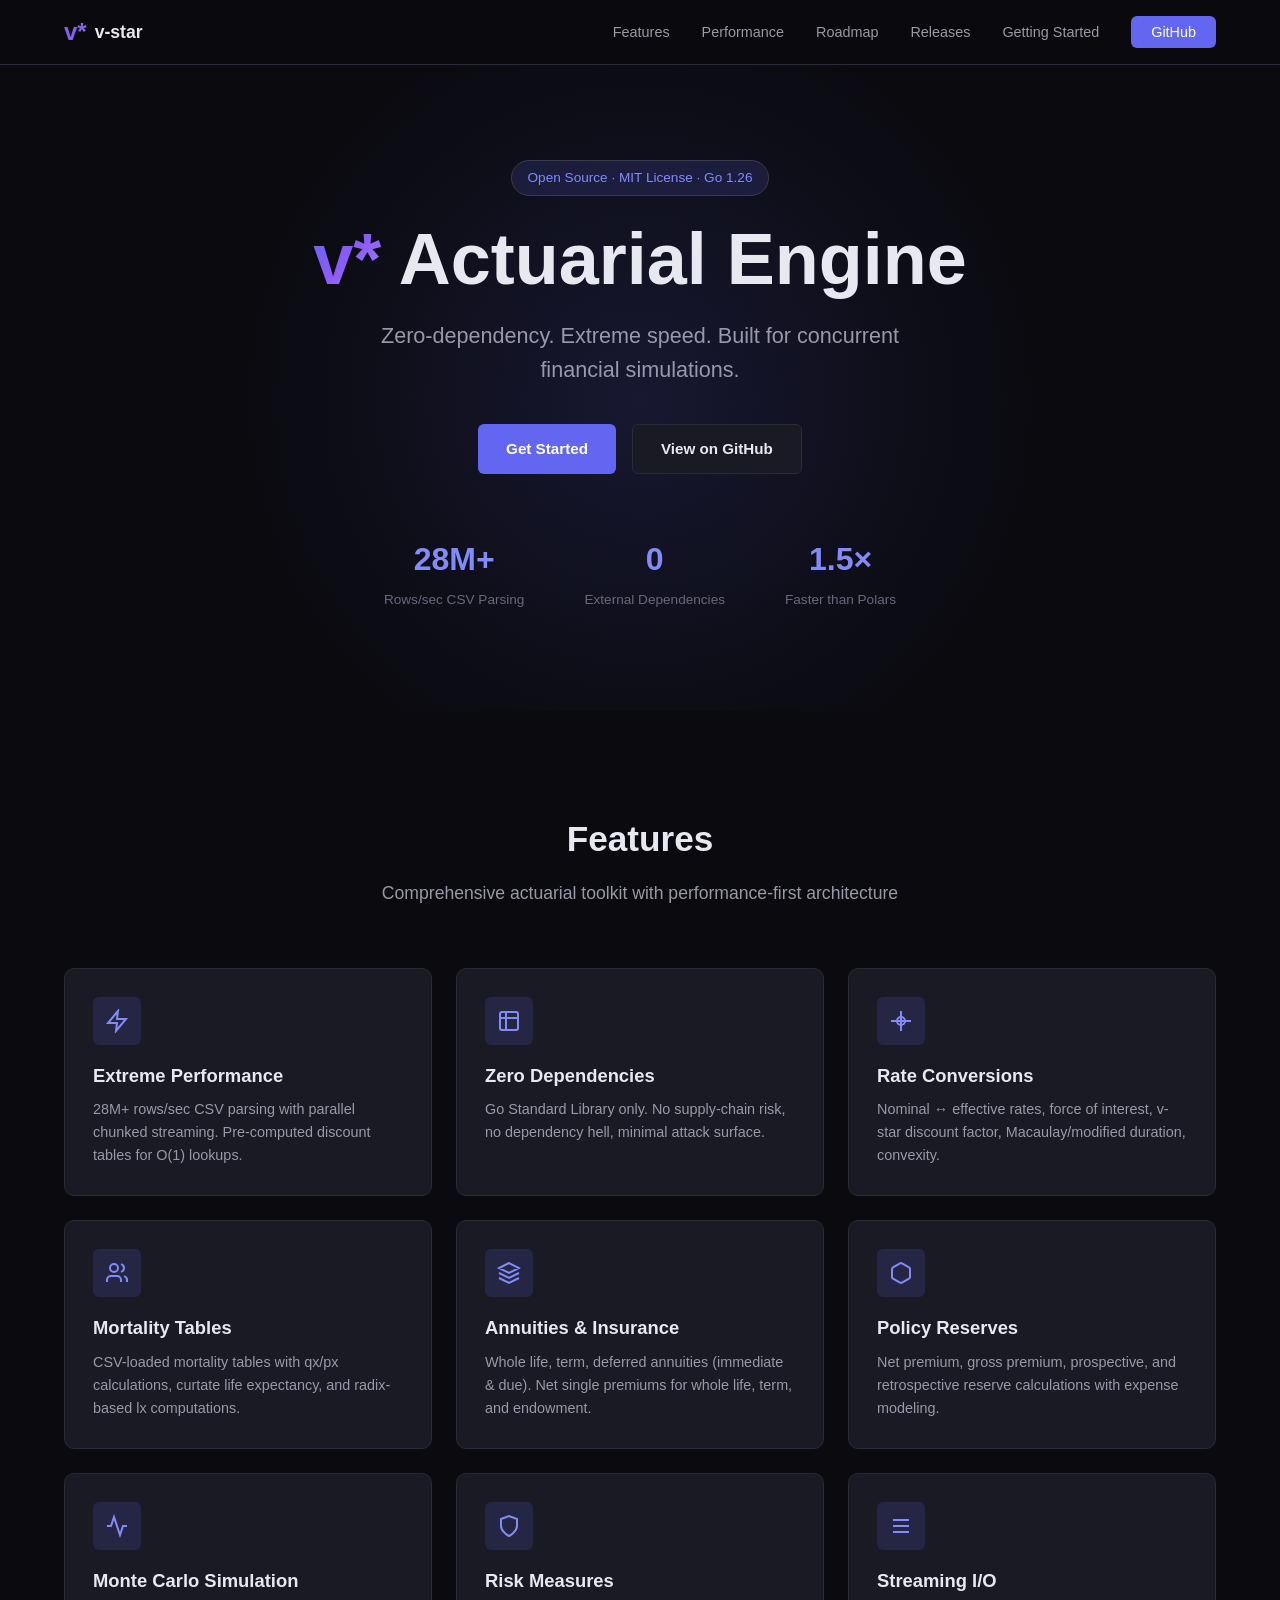
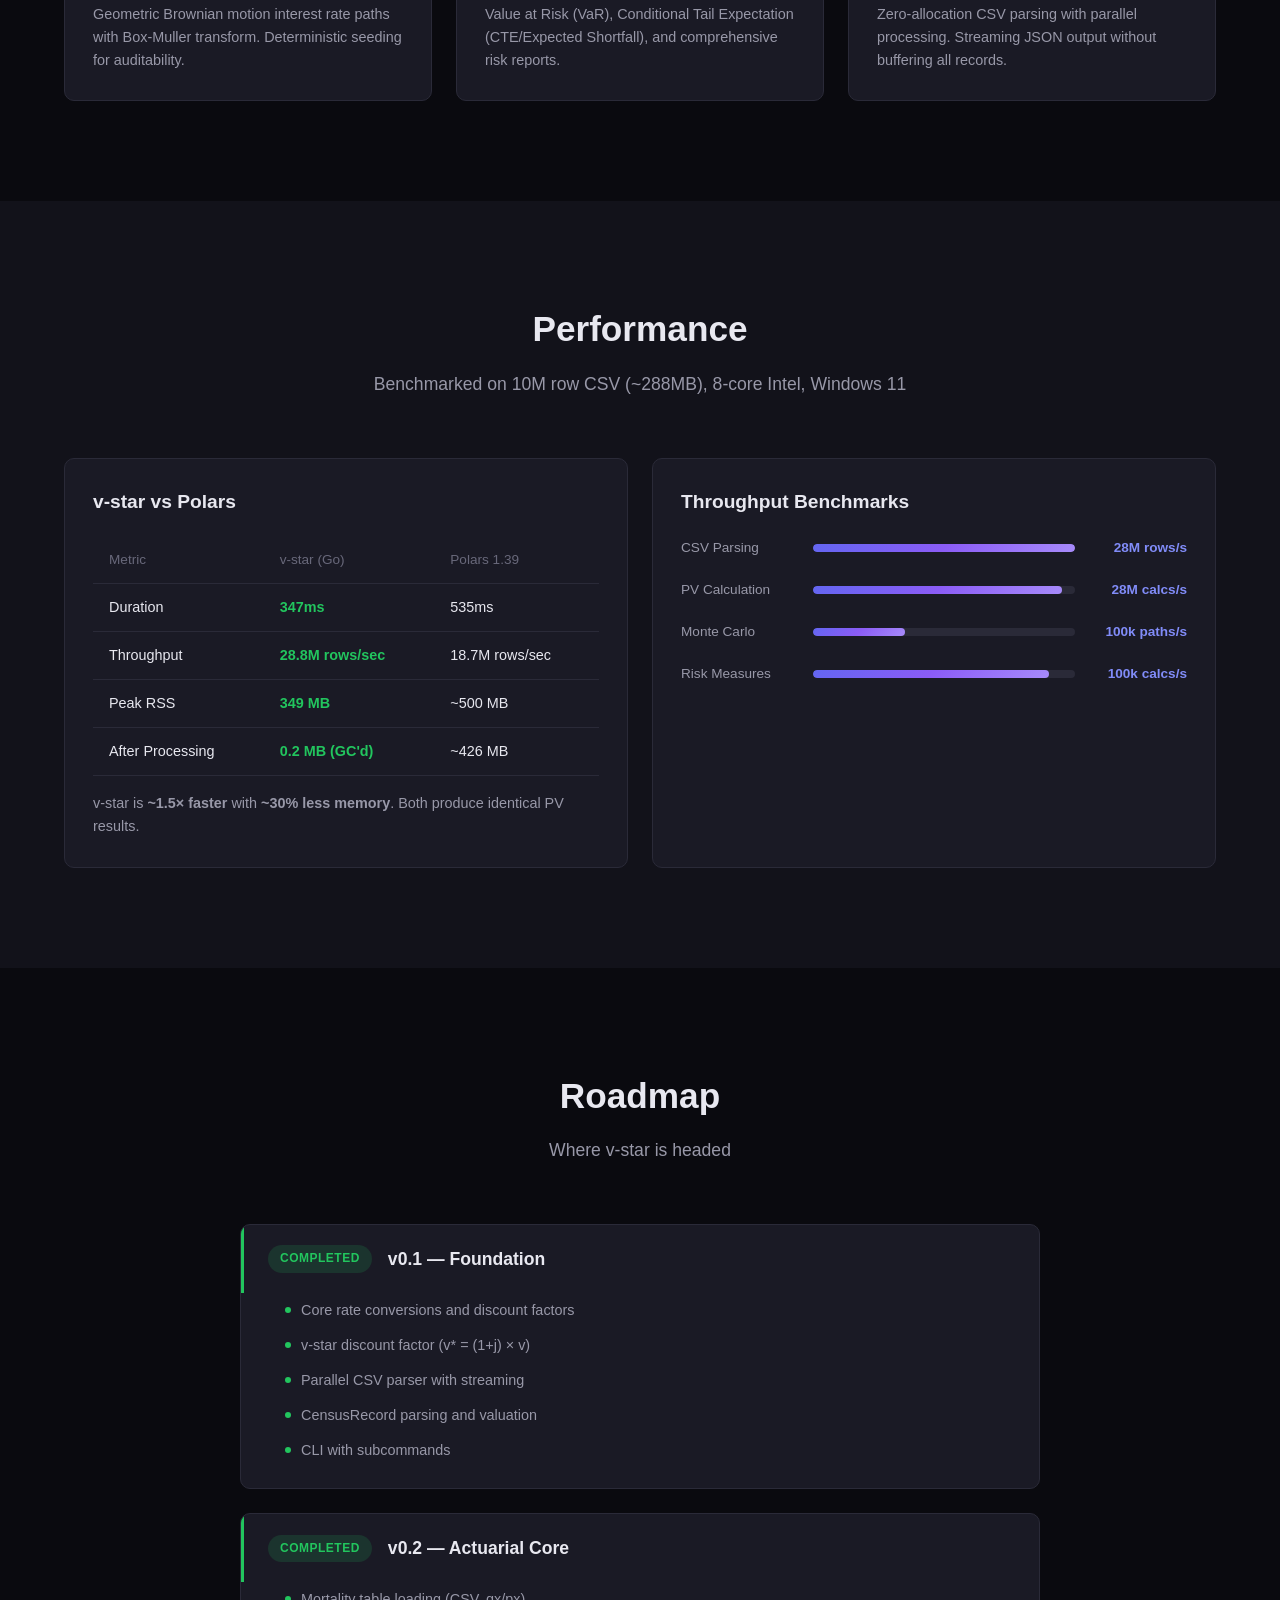
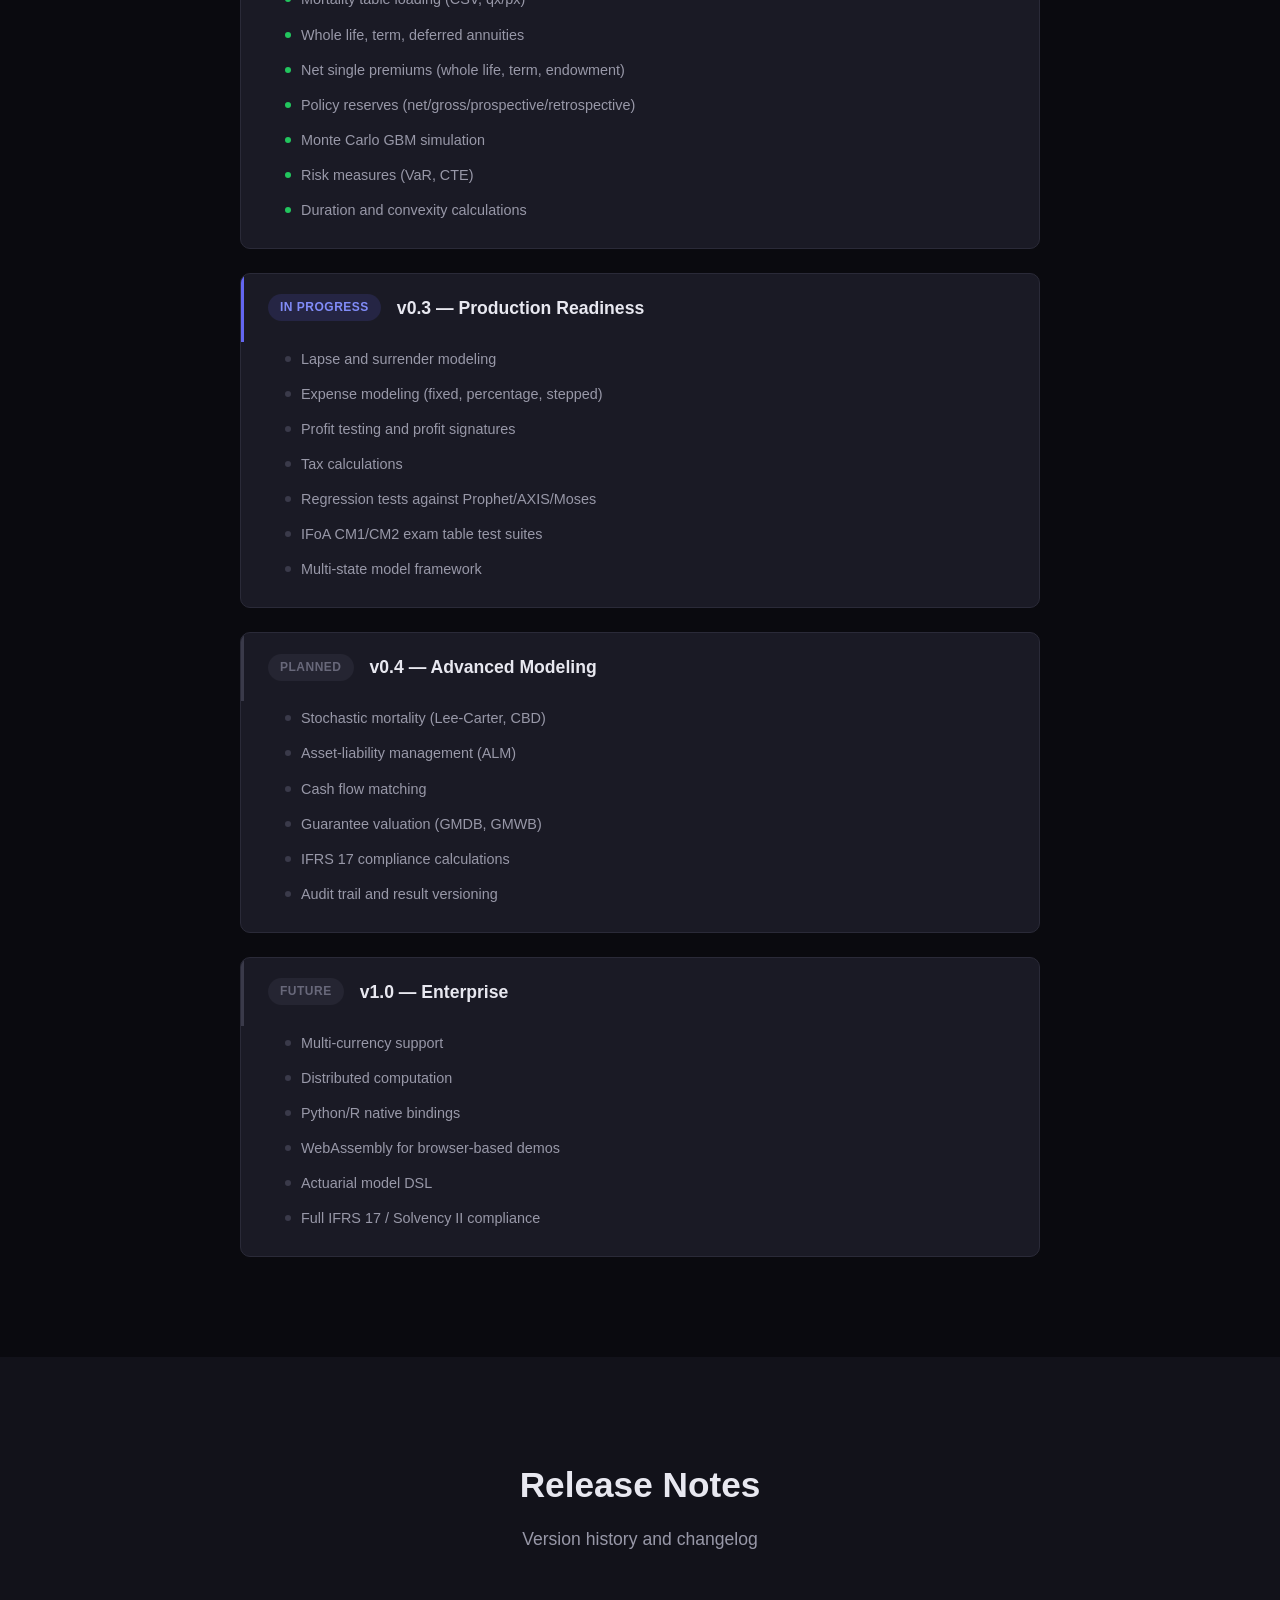
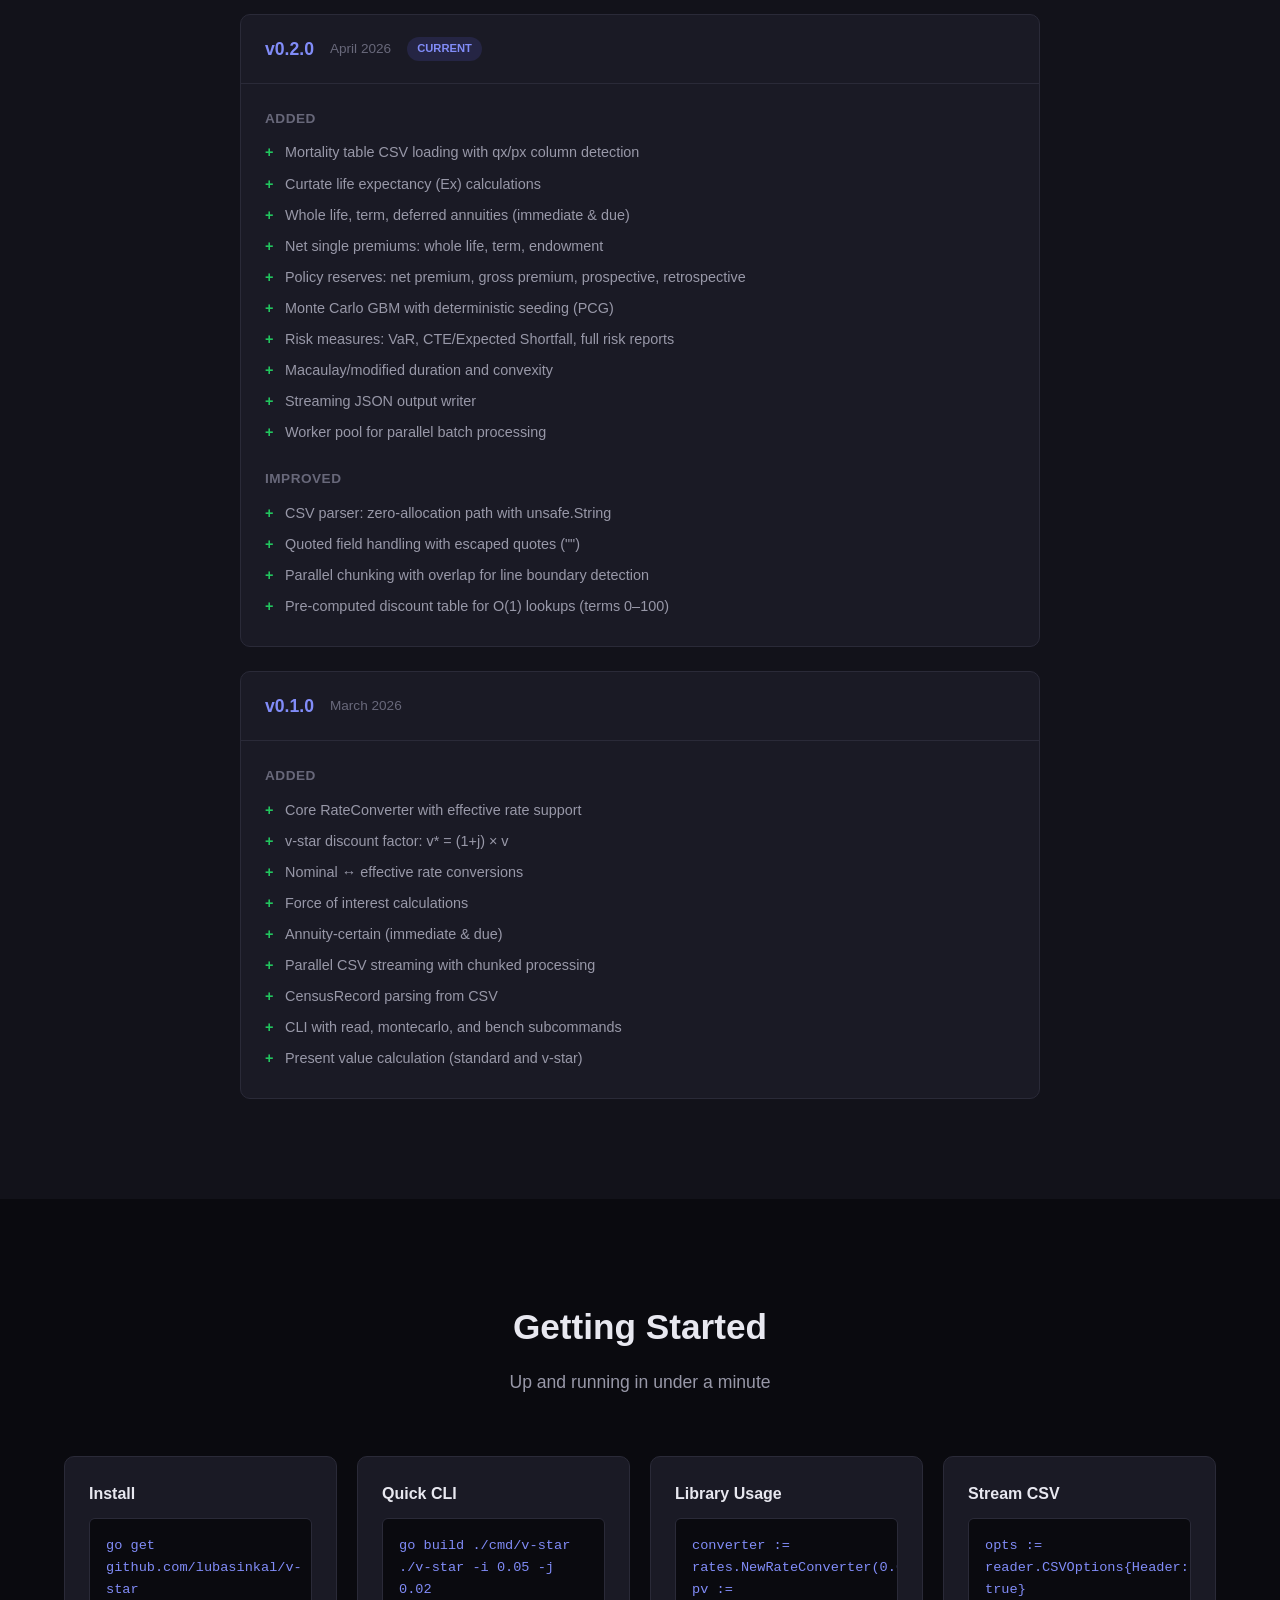
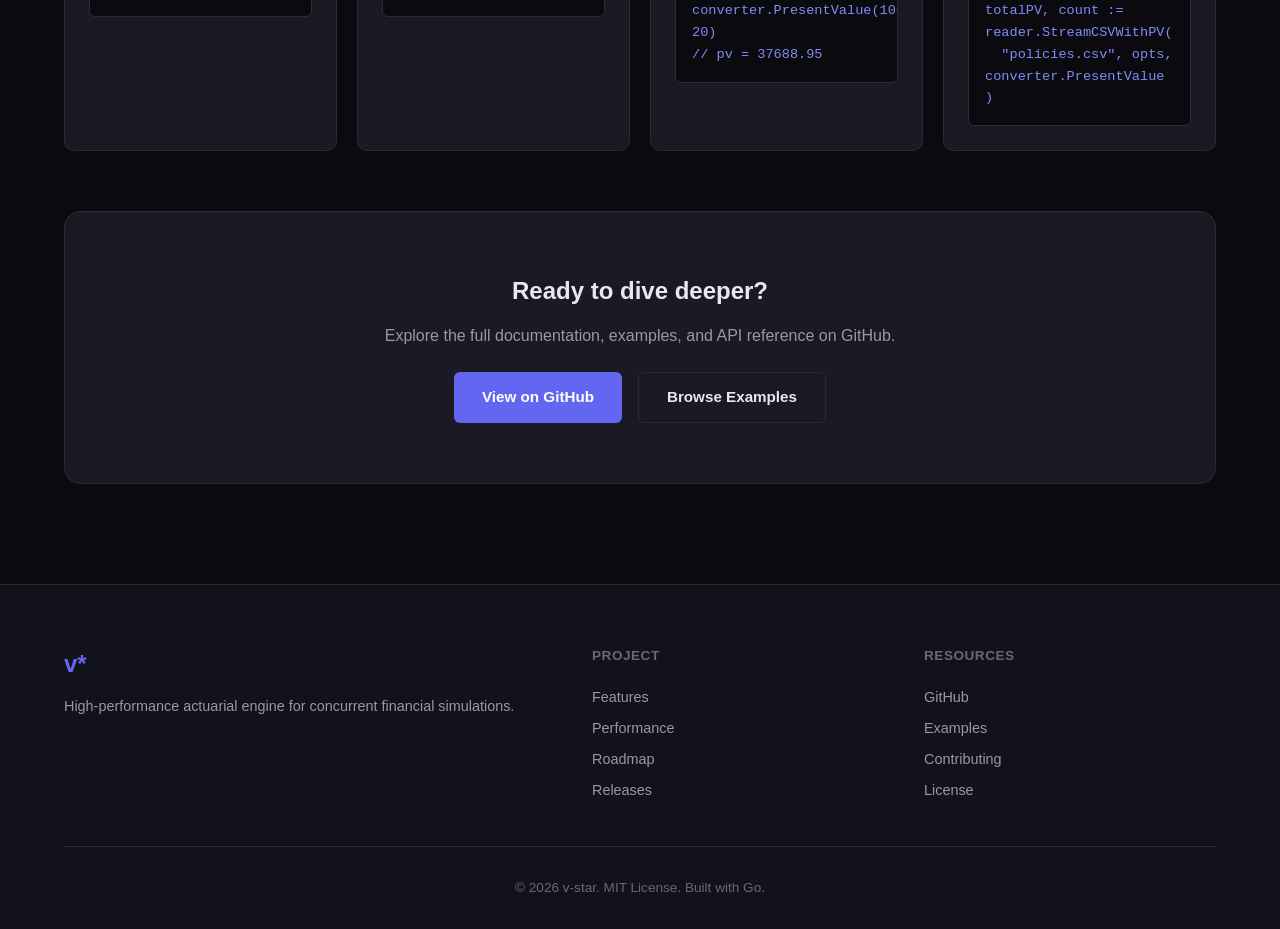
==== docs/index.html @ 4e6d2df4 "add cloudflare pages site" ====
<!DOCTYPE html>
<html lang="en">
<head>
    <meta charset="UTF-8">
    <meta name="viewport" content="width=device-width, initial-scale=1.0">
    <title>v-star — High-Performance Actuarial Engine</title>
    <meta name="description" content="A zero-dependency, high-performance actuarial engine for concurrent financial simulations built in Go.">
    <link rel="stylesheet" href="assets/styles.css">
</head>
<body>
    <nav class="navbar">
        <div class="container nav-container">
            <a href="#" class="nav-brand">
                <span class="brand-symbol">v*</span>
                <span class="brand-name">v-star</span>
            </a>
            <button class="nav-toggle" aria-label="Toggle navigation">
                <span></span><span></span><span></span>
            </button>
            <ul class="nav-links">
                <li><a href="#features">Features</a></li>
                <li><a href="#performance">Performance</a></li>
                <li><a href="#roadmap">Roadmap</a></li>
                <li><a href="#releases">Releases</a></li>
                <li><a href="#getting-started">Getting Started</a></li>
                <li><a href="https://github.com/lubasinkal/v-star" class="nav-cta" target="_blank">GitHub</a></li>
            </ul>
        </div>
    </nav>

    <header class="hero">
        <div class="container hero-content">
            <div class="hero-badge">Open Source · MIT License · Go 1.26</div>
            <h1>
                <span class="hero-symbol">v*</span>
                <span class="hero-title">Actuarial Engine</span>
            </h1>
            <p class="hero-subtitle">
                Zero-dependency. Extreme speed. Built for concurrent financial simulations.
            </p>
            <div class="hero-actions">
                <a href="#getting-started" class="btn btn-primary">Get Started</a>
                <a href="https://github.com/lubasinkal/v-star" class="btn btn-secondary" target="_blank">View on GitHub</a>
            </div>
            <div class="hero-stats">
                <div class="stat">
                    <span class="stat-value">28M+</span>
                    <span class="stat-label">Rows/sec CSV Parsing</span>
                </div>
                <div class="stat">
                    <span class="stat-value">0</span>
                    <span class="stat-label">External Dependencies</span>
                </div>
                <div class="stat">
                    <span class="stat-value">1.5×</span>
                    <span class="stat-label">Faster than Polars</span>
                </div>
            </div>
        </div>
        <div class="hero-bg"></div>
    </header>

    <section id="features" class="section">
        <div class="container">
            <div class="section-header">
                <h2>Features</h2>
                <p>Comprehensive actuarial toolkit with performance-first architecture</p>
            </div>
            <div class="features-grid">
                <div class="feature-card">
                    <div class="feature-icon">
                        <svg viewBox="0 0 24 24" fill="none" stroke="currentColor" stroke-width="2"><path d="M13 2L3 14h9l-1 8 10-12h-9l1-8z"/></svg>
                    </div>
                    <h3>Extreme Performance</h3>
                    <p>28M+ rows/sec CSV parsing with parallel chunked streaming. Pre-computed discount tables for O(1) lookups.</p>
                </div>
                <div class="feature-card">
                    <div class="feature-icon">
                        <svg viewBox="0 0 24 24" fill="none" stroke="currentColor" stroke-width="2"><rect x="3" y="3" width="18" height="18" rx="2"/><path d="M3 9h18M9 3v18"/></svg>
                    </div>
                    <h3>Zero Dependencies</h3>
                    <p>Go Standard Library only. No supply-chain risk, no dependency hell, minimal attack surface.</p>
                </div>
                <div class="feature-card">
                    <div class="feature-icon">
                        <svg viewBox="0 0 24 24" fill="none" stroke="currentColor" stroke-width="2"><path d="M12 2v20M2 12h20"/><circle cx="12" cy="12" r="4"/></svg>
                    </div>
                    <h3>Rate Conversions</h3>
                    <p>Nominal ↔ effective rates, force of interest, v-star discount factor, Macaulay/modified duration, convexity.</p>
                </div>
                <div class="feature-card">
                    <div class="feature-icon">
                        <svg viewBox="0 0 24 24" fill="none" stroke="currentColor" stroke-width="2"><path d="M16 21v-2a4 4 0 00-4-4H6a4 4 0 00-4 4v2"/><circle cx="9" cy="7" r="4"/><path d="M22 21v-2a4 4 0 00-3-3.87M16 3.13a4 4 0 010 7.75"/></svg>
                    </div>
                    <h3>Mortality Tables</h3>
                    <p>CSV-loaded mortality tables with qx/px calculations, curtate life expectancy, and radix-based lx computations.</p>
                </div>
                <div class="feature-card">
                    <div class="feature-icon">
                        <svg viewBox="0 0 24 24" fill="none" stroke="currentColor" stroke-width="2"><path d="M12 2L2 7l10 5 10-5-10-5zM2 17l10 5 10-5M2 12l10 5 10-5"/></svg>
                    </div>
                    <h3>Annuities & Insurance</h3>
                    <p>Whole life, term, deferred annuities (immediate & due). Net single premiums for whole life, term, and endowment.</p>
                </div>
                <div class="feature-card">
                    <div class="feature-icon">
                        <svg viewBox="0 0 24 24" fill="none" stroke="currentColor" stroke-width="2"><path d="M21 16V8a2 2 0 00-1-1.73l-7-4a2 2 0 00-2 0l-7 4A2 2 0 003 8v8a2 2 0 001 1.73l7 4a2 2 0 002 0l7-4A2 2 0 0021 16z"/></svg>
                    </div>
                    <h3>Policy Reserves</h3>
                    <p>Net premium, gross premium, prospective, and retrospective reserve calculations with expense modeling.</p>
                </div>
                <div class="feature-card">
                    <div class="feature-icon">
                        <svg viewBox="0 0 24 24" fill="none" stroke="currentColor" stroke-width="2"><path d="M22 12h-4l-3 9L9 3l-3 9H2"/></svg>
                    </div>
                    <h3>Monte Carlo Simulation</h3>
                    <p>Geometric Brownian motion interest rate paths with Box-Muller transform. Deterministic seeding for auditability.</p>
                </div>
                <div class="feature-card">
                    <div class="feature-icon">
                        <svg viewBox="0 0 24 24" fill="none" stroke="currentColor" stroke-width="2"><path d="M12 22s8-4 8-10V5l-8-3-8 3v7c0 6 8 10 8 10z"/></svg>
                    </div>
                    <h3>Risk Measures</h3>
                    <p>Value at Risk (VaR), Conditional Tail Expectation (CTE/Expected Shortfall), and comprehensive risk reports.</p>
                </div>
                <div class="feature-card">
                    <div class="feature-icon">
                        <svg viewBox="0 0 24 24" fill="none" stroke="currentColor" stroke-width="2"><path d="M4 6h16M4 12h16M4 18h16"/></svg>
                    </div>
                    <h3>Streaming I/O</h3>
                    <p>Zero-allocation CSV parsing with parallel processing. Streaming JSON output without buffering all records.</p>
                </div>
            </div>
        </div>
    </section>

    <section id="performance" class="section section-alt">
        <div class="container">
            <div class="section-header">
                <h2>Performance</h2>
                <p>Benchmarked on 10M row CSV (~288MB), 8-core Intel, Windows 11</p>
            </div>
            <div class="perf-grid">
                <div class="perf-card">
                    <h3>v-star vs Polars</h3>
                    <table class="perf-table">
                        <thead>
                            <tr>
                                <th>Metric</th>
                                <th>v-star (Go)</th>
                                <th>Polars 1.39</th>
                            </tr>
                        </thead>
                        <tbody>
                            <tr>
                                <td>Duration</td>
                                <td class="highlight">347ms</td>
                                <td>535ms</td>
                            </tr>
                            <tr>
                                <td>Throughput</td>
                                <td class="highlight">28.8M rows/sec</td>
                                <td>18.7M rows/sec</td>
                            </tr>
                            <tr>
                                <td>Peak RSS</td>
                                <td class="highlight">349 MB</td>
                                <td>~500 MB</td>
                            </tr>
                            <tr>
                                <td>After Processing</td>
                                <td class="highlight">0.2 MB (GC'd)</td>
                                <td>~426 MB</td>
                            </tr>
                        </tbody>
                    </table>
                    <p class="perf-note">v-star is <strong>~1.5× faster</strong> with <strong>~30% less memory</strong>. Both produce identical PV results.</p>
                </div>
                <div class="perf-card">
                    <h3>Throughput Benchmarks</h3>
                    <div class="benchmark-bars">
                        <div class="benchmark-item">
                            <span class="benchmark-label">CSV Parsing</span>
                            <div class="benchmark-bar">
                                <div class="benchmark-fill" style="width: 100%"></div>
                            </div>
                            <span class="benchmark-value">28M rows/s</span>
                        </div>
                        <div class="benchmark-item">
                            <span class="benchmark-label">PV Calculation</span>
                            <div class="benchmark-bar">
                                <div class="benchmark-fill" style="width: 95%"></div>
                            </div>
                            <span class="benchmark-value">28M calcs/s</span>
                        </div>
                        <div class="benchmark-item">
                            <span class="benchmark-label">Monte Carlo</span>
                            <div class="benchmark-bar">
                                <div class="benchmark-fill" style="width: 35%"></div>
                            </div>
                            <span class="benchmark-value">100k paths/s</span>
                        </div>
                        <div class="benchmark-item">
                            <span class="benchmark-label">Risk Measures</span>
                            <div class="benchmark-bar">
                                <div class="benchmark-fill" style="width: 90%"></div>
                            </div>
                            <span class="benchmark-value">100k calcs/s</span>
                        </div>
                    </div>
                </div>
            </div>
        </div>
    </section>

    <section id="roadmap" class="section">
        <div class="container">
            <div class="section-header">
                <h2>Roadmap</h2>
                <p>Where v-star is headed</p>
            </div>
            <div class="roadmap">
                <div class="roadmap-phase">
                    <div class="phase-header phase-completed">
                        <span class="phase-badge">Completed</span>
                        <h3>v0.1 — Foundation</h3>
                    </div>
                    <ul class="phase-items">
                        <li>Core rate conversions and discount factors</li>
                        <li>v-star discount factor (v* = (1+j) × v)</li>
                        <li>Parallel CSV parser with streaming</li>
                        <li>CensusRecord parsing and valuation</li>
                        <li>CLI with subcommands</li>
                    </ul>
                </div>
                <div class="roadmap-phase">
                    <div class="phase-header phase-completed">
                        <span class="phase-badge">Completed</span>
                        <h3>v0.2 — Actuarial Core</h3>
                    </div>
                    <ul class="phase-items">
                        <li>Mortality table loading (CSV, qx/px)</li>
                        <li>Whole life, term, deferred annuities</li>
                        <li>Net single premiums (whole life, term, endowment)</li>
                        <li>Policy reserves (net/gross/prospective/retrospective)</li>
                        <li>Monte Carlo GBM simulation</li>
                        <li>Risk measures (VaR, CTE)</li>
                        <li>Duration and convexity calculations</li>
                    </ul>
                </div>
                <div class="roadmap-phase">
                    <div class="phase-header phase-current">
                        <span class="phase-badge">In Progress</span>
                        <h3>v0.3 — Production Readiness</h3>
                    </div>
                    <ul class="phase-items">
                        <li>Lapse and surrender modeling</li>
                        <li>Expense modeling (fixed, percentage, stepped)</li>
                        <li>Profit testing and profit signatures</li>
                        <li>Tax calculations</li>
                        <li>Regression tests against Prophet/AXIS/Moses</li>
                        <li>IFoA CM1/CM2 exam table test suites</li>
                        <li>Multi-state model framework</li>
                    </ul>
                </div>
                <div class="roadmap-phase">
                    <div class="phase-header phase-planned">
                        <span class="phase-badge">Planned</span>
                        <h3>v0.4 — Advanced Modeling</h3>
                    </div>
                    <ul class="phase-items">
                        <li>Stochastic mortality (Lee-Carter, CBD)</li>
                        <li>Asset-liability management (ALM)</li>
                        <li>Cash flow matching</li>
                        <li>Guarantee valuation (GMDB, GMWB)</li>
                        <li>IFRS 17 compliance calculations</li>
                        <li>Audit trail and result versioning</li>
                    </ul>
                </div>
                <div class="roadmap-phase">
                    <div class="phase-header phase-planned">
                        <span class="phase-badge">Future</span>
                        <h3>v1.0 — Enterprise</h3>
                    </div>
                    <ul class="phase-items">
                        <li>Multi-currency support</li>
                        <li>Distributed computation</li>
                        <li>Python/R native bindings</li>
                        <li>WebAssembly for browser-based demos</li>
                        <li>Actuarial model DSL</li>
                        <li>Full IFRS 17 / Solvency II compliance</li>
                    </ul>
                </div>
            </div>
        </div>
    </section>

    <section id="releases" class="section section-alt">
        <div class="container">
            <div class="section-header">
                <h2>Release Notes</h2>
                <p>Version history and changelog</p>
            </div>
            <div class="releases">
                <div class="release">
                    <div class="release-header">
                        <span class="release-version">v0.2.0</span>
                        <span class="release-date">April 2026</span>
                        <span class="release-tag release-current">Current</span>
                    </div>
                    <div class="release-body">
                        <div class="release-section">
                            <h4>Added</h4>
                            <ul>
                                <li>Mortality table CSV loading with qx/px column detection</li>
                                <li>Curtate life expectancy (Ex) calculations</li>
                                <li>Whole life, term, deferred annuities (immediate & due)</li>
                                <li>Net single premiums: whole life, term, endowment</li>
                                <li>Policy reserves: net premium, gross premium, prospective, retrospective</li>
                                <li>Monte Carlo GBM with deterministic seeding (PCG)</li>
                                <li>Risk measures: VaR, CTE/Expected Shortfall, full risk reports</li>
                                <li>Macaulay/modified duration and convexity</li>
                                <li>Streaming JSON output writer</li>
                                <li>Worker pool for parallel batch processing</li>
                            </ul>
                        </div>
                        <div class="release-section">
                            <h4>Improved</h4>
                            <ul>
                                <li>CSV parser: zero-allocation path with unsafe.String</li>
                                <li>Quoted field handling with escaped quotes ("")</li>
                                <li>Parallel chunking with overlap for line boundary detection</li>
                                <li>Pre-computed discount table for O(1) lookups (terms 0–100)</li>
                            </ul>
                        </div>
                    </div>
                </div>
                <div class="release">
                    <div class="release-header">
                        <span class="release-version">v0.1.0</span>
                        <span class="release-date">March 2026</span>
                    </div>
                    <div class="release-body">
                        <div class="release-section">
                            <h4>Added</h4>
                            <ul>
                                <li>Core RateConverter with effective rate support</li>
                                <li>v-star discount factor: v* = (1+j) × v</li>
                                <li>Nominal ↔ effective rate conversions</li>
                                <li>Force of interest calculations</li>
                                <li>Annuity-certain (immediate & due)</li>
                                <li>Parallel CSV streaming with chunked processing</li>
                                <li>CensusRecord parsing from CSV</li>
                                <li>CLI with read, montecarlo, and bench subcommands</li>
                                <li>Present value calculation (standard and v-star)</li>
                            </ul>
                        </div>
                    </div>
                </div>
            </div>
        </div>
    </section>

    <section id="getting-started" class="section">
        <div class="container">
            <div class="section-header">
                <h2>Getting Started</h2>
                <p>Up and running in under a minute</p>
            </div>
            <div class="getting-started-grid">
                <div class="gs-card">
                    <h3>Install</h3>
                    <div class="code-block">
                        <code>go get github.com/lubasinkal/v-star</code>
                    </div>
                </div>
                <div class="gs-card">
                    <h3>Quick CLI</h3>
                    <div class="code-block">
                        <code>go build ./cmd/v-star<br>./v-star -i 0.05 -j 0.02</code>
                    </div>
                </div>
                <div class="gs-card">
                    <h3>Library Usage</h3>
                    <div class="code-block">
                        <code>converter := rates.NewRateConverter(0.05)<br>pv := converter.PresentValue(100000, 20)<br>// pv = 37688.95</code>
                    </div>
                </div>
                <div class="gs-card">
                    <h3>Stream CSV</h3>
                    <div class="code-block">
                        <code>opts := reader.CSVOptions{Header: true}<br>totalPV, count := reader.StreamCSVWithPV(<br>&nbsp;&nbsp;"policies.csv", opts, converter.PresentValue<br>)</code>
                    </div>
                </div>
            </div>
            <div class="cta-section">
                <h3>Ready to dive deeper?</h3>
                <p>Explore the full documentation, examples, and API reference on GitHub.</p>
                <div class="cta-actions">
                    <a href="https://github.com/lubasinkal/v-star" class="btn btn-primary" target="_blank">View on GitHub</a>
                    <a href="https://github.com/lubasinkal/v-star/tree/main/examples" class="btn btn-secondary" target="_blank">Browse Examples</a>
                </div>
            </div>
        </div>
    </section>

    <footer class="footer">
        <div class="container">
            <div class="footer-content">
                <div class="footer-brand">
                    <span class="brand-symbol">v*</span>
                    <p>High-performance actuarial engine for concurrent financial simulations.</p>
                </div>
                <div class="footer-links">
                    <div class="footer-col">
                        <h4>Project</h4>
                        <a href="#features">Features</a>
                        <a href="#performance">Performance</a>
                        <a href="#roadmap">Roadmap</a>
                        <a href="#releases">Releases</a>
                    </div>
                    <div class="footer-col">
                        <h4>Resources</h4>
                        <a href="https://github.com/lubasinkal/v-star" target="_blank">GitHub</a>
                        <a href="https://github.com/lubasinkal/v-star/tree/main/examples" target="_blank">Examples</a>
                        <a href="https://github.com/lubasinkal/v-star/blob/main/CONTRIBUTING.md" target="_blank">Contributing</a>
                        <a href="https://github.com/lubasinkal/v-star/blob/main/LICENSE" target="_blank">License</a>
                    </div>
                </div>
            </div>
            <div class="footer-bottom">
                <p>&copy; 2026 v-star. MIT License. Built with Go.</p>
            </div>
        </div>
    </footer>

    <script src="assets/main.js"></script>
</body>
</html>
---- docs/assets/styles.css ----
:root {
    --bg-primary: #0a0a0f;
    --bg-secondary: #12121a;
    --bg-card: #1a1a25;
    --bg-card-hover: #22222f;
    --text-primary: #e8e8f0;
    --text-secondary: #9898a8;
    --text-muted: #68687a;
    --accent: #6366f1;
    --accent-light: #818cf8;
    --accent-dark: #4f46e5;
    --accent-glow: rgba(99, 102, 241, 0.15);
    --border: #2a2a38;
    --border-light: #3a3a4a;
    --success: #22c55e;
    --warning: #f59e0b;
    --info: #3b82f6;
    --gradient-hero: linear-gradient(135deg, #6366f1 0%, #8b5cf6 50%, #a78bfa 100%);
    --shadow-sm: 0 1px 2px rgba(0, 0, 0, 0.3);
    --shadow-md: 0 4px 12px rgba(0, 0, 0, 0.4);
    --shadow-lg: 0 8px 32px rgba(0, 0, 0, 0.5);
    --shadow-glow: 0 0 40px rgba(99, 102, 241, 0.2);
    --radius-sm: 6px;
    --radius-md: 10px;
    --radius-lg: 16px;
    --font-sans: 'Inter', -apple-system, BlinkMacSystemFont, 'Segoe UI', sans-serif;
    --font-mono: 'JetBrains Mono', 'Fira Code', 'Cascadia Code', monospace;
}

*, *::before, *::after {
    margin: 0;
    padding: 0;
    box-sizing: border-box;
}

html {
    scroll-behavior: smooth;
    scroll-padding-top: 80px;
}

body {
    font-family: var(--font-sans);
    background: var(--bg-primary);
    color: var(--text-primary);
    line-height: 1.6;
    -webkit-font-smoothing: antialiased;
}

.container {
    max-width: 1200px;
    margin: 0 auto;
    padding: 0 24px;
}

/* Navbar */
.navbar {
    position: fixed;
    top: 0;
    left: 0;
    right: 0;
    z-index: 1000;
    background: rgba(10, 10, 15, 0.85);
    backdrop-filter: blur(12px);
    border-bottom: 1px solid var(--border);
}

.nav-container {
    display: flex;
    align-items: center;
    justify-content: space-between;
    height: 64px;
}

.nav-brand {
    display: flex;
    align-items: center;
    gap: 8px;
    text-decoration: none;
    color: var(--text-primary);
}

.brand-symbol {
    font-size: 1.5rem;
    font-weight: 700;
    background: var(--gradient-hero);
    -webkit-background-clip: text;
    -webkit-text-fill-color: transparent;
    background-clip: text;
}

.brand-name {
    font-size: 1.1rem;
    font-weight: 600;
}

.nav-links {
    display: flex;
    align-items: center;
    gap: 32px;
    list-style: none;
}

.nav-links a {
    color: var(--text-secondary);
    text-decoration: none;
    font-size: 0.9rem;
    font-weight: 500;
    transition: color 0.2s;
}

.nav-links a:hover {
    color: var(--text-primary);
}

.nav-cta {
    background: var(--accent);
    color: white !important;
    padding: 8px 20px;
    border-radius: var(--radius-sm);
    transition: background 0.2s, transform 0.2s !important;
}

.nav-cta:hover {
    background: var(--accent-dark);
    transform: translateY(-1px);
}

.nav-toggle {
    display: none;
    flex-direction: column;
    gap: 5px;
    background: none;
    border: none;
    cursor: pointer;
    padding: 4px;
}

.nav-toggle span {
    display: block;
    width: 24px;
    height: 2px;
    background: var(--text-primary);
    border-radius: 2px;
    transition: 0.3s;
}

/* Hero */
.hero {
    position: relative;
    padding: 160px 0 100px;
    overflow: hidden;
}

.hero-content {
    position: relative;
    z-index: 1;
    text-align: center;
}

.hero-badge {
    display: inline-block;
    padding: 6px 16px;
    background: var(--accent-glow);
    border: 1px solid var(--border-light);
    border-radius: 100px;
    font-size: 0.85rem;
    color: var(--accent-light);
    margin-bottom: 24px;
}

.hero h1 {
    font-size: clamp(2.5rem, 6vw, 4.5rem);
    font-weight: 800;
    line-height: 1.1;
    margin-bottom: 20px;
}

.hero-symbol {
    background: var(--gradient-hero);
    -webkit-background-clip: text;
    -webkit-text-fill-color: transparent;
    background-clip: text;
}

.hero-title {
    color: var(--text-primary);
}

.hero-subtitle {
    font-size: clamp(1.1rem, 2vw, 1.35rem);
    color: var(--text-secondary);
    max-width: 600px;
    margin: 0 auto 36px;
}

.hero-actions {
    display: flex;
    gap: 16px;
    justify-content: center;
    margin-bottom: 60px;
}

.btn {
    display: inline-flex;
    align-items: center;
    padding: 12px 28px;
    border-radius: var(--radius-sm);
    font-size: 0.95rem;
    font-weight: 600;
    text-decoration: none;
    transition: all 0.2s;
    cursor: pointer;
    border: none;
}

.btn-primary {
    background: var(--accent);
    color: white;
}

.btn-primary:hover {
    background: var(--accent-dark);
    transform: translateY(-2px);
    box-shadow: var(--shadow-glow);
}

.btn-secondary {
    background: var(--bg-card);
    color: var(--text-primary);
    border: 1px solid var(--border);
}

.btn-secondary:hover {
    background: var(--bg-card-hover);
    border-color: var(--border-light);
    transform: translateY(-2px);
}

.hero-stats {
    display: flex;
    justify-content: center;
    gap: 60px;
}

.stat {
    text-align: center;
}

.stat-value {
    display: block;
    font-size: 2rem;
    font-weight: 700;
    color: var(--accent-light);
}

.stat-label {
    font-size: 0.85rem;
    color: var(--text-muted);
}

.hero-bg {
    position: absolute;
    top: 0;
    left: 50%;
    transform: translateX(-50%);
    width: 800px;
    height: 800px;
    background: radial-gradient(circle, var(--accent-glow) 0%, transparent 70%);
    pointer-events: none;
    z-index: 0;
}

/* Sections */
.section {
    padding: 100px 0;
}

.section-alt {
    background: var(--bg-secondary);
}

.section-header {
    text-align: center;
    margin-bottom: 60px;
}

.section-header h2 {
    font-size: 2.2rem;
    font-weight: 700;
    margin-bottom: 12px;
}

.section-header p {
    color: var(--text-secondary);
    font-size: 1.1rem;
}

/* Features */
.features-grid {
    display: grid;
    grid-template-columns: repeat(auto-fill, minmax(340px, 1fr));
    gap: 24px;
}

.feature-card {
    background: var(--bg-card);
    border: 1px solid var(--border);
    border-radius: var(--radius-md);
    padding: 28px;
    transition: all 0.3s;
}

.feature-card:hover {
    border-color: var(--accent);
    transform: translateY(-4px);
    box-shadow: var(--shadow-glow);
}

.feature-icon {
    width: 48px;
    height: 48px;
    display: flex;
    align-items: center;
    justify-content: center;
    background: var(--accent-glow);
    border-radius: var(--radius-sm);
    margin-bottom: 16px;
}

.feature-icon svg {
    width: 24px;
    height: 24px;
    color: var(--accent-light);
}

.feature-card h3 {
    font-size: 1.15rem;
    font-weight: 600;
    margin-bottom: 8px;
}

.feature-card p {
    color: var(--text-secondary);
    font-size: 0.9rem;
}

/* Performance */
.perf-grid {
    display: grid;
    grid-template-columns: 1fr 1fr;
    gap: 24px;
}

.perf-card {
    background: var(--bg-card);
    border: 1px solid var(--border);
    border-radius: var(--radius-md);
    padding: 28px;
}

.perf-card h3 {
    font-size: 1.2rem;
    font-weight: 600;
    margin-bottom: 20px;
}

.perf-table {
    width: 100%;
    border-collapse: collapse;
}

.perf-table th,
.perf-table td {
    padding: 12px 16px;
    text-align: left;
    border-bottom: 1px solid var(--border);
    font-size: 0.9rem;
}

.perf-table th {
    color: var(--text-muted);
    font-weight: 500;
    font-size: 0.85rem;
}

.perf-table .highlight {
    color: var(--success);
    font-weight: 600;
}

.perf-note {
    margin-top: 16px;
    font-size: 0.9rem;
    color: var(--text-secondary);
}

.benchmark-bars {
    display: flex;
    flex-direction: column;
    gap: 20px;
}

.benchmark-item {
    display: grid;
    grid-template-columns: 120px 1fr 100px;
    align-items: center;
    gap: 12px;
}

.benchmark-label {
    font-size: 0.85rem;
    color: var(--text-secondary);
}

.benchmark-bar {
    height: 8px;
    background: var(--border);
    border-radius: 4px;
    overflow: hidden;
}

.benchmark-fill {
    height: 100%;
    background: var(--gradient-hero);
    border-radius: 4px;
    transition: width 1s ease-out;
}

.benchmark-value {
    font-size: 0.85rem;
    color: var(--accent-light);
    font-weight: 600;
    text-align: right;
}

/* Roadmap */
.roadmap {
    display: grid;
    gap: 24px;
    max-width: 800px;
    margin: 0 auto;
}

.roadmap-phase {
    background: var(--bg-card);
    border: 1px solid var(--border);
    border-radius: var(--radius-md);
    overflow: hidden;
}

.phase-header {
    padding: 20px 24px;
    display: flex;
    align-items: center;
    gap: 16px;
}

.phase-header h3 {
    font-size: 1.1rem;
    font-weight: 600;
}

.phase-badge {
    display: inline-block;
    padding: 4px 12px;
    border-radius: 100px;
    font-size: 0.75rem;
    font-weight: 600;
    text-transform: uppercase;
    letter-spacing: 0.5px;
}

.phase-completed {
    border-left: 3px solid var(--success);
}

.phase-completed .phase-badge {
    background: rgba(34, 197, 94, 0.15);
    color: var(--success);
}

.phase-current {
    border-left: 3px solid var(--accent);
}

.phase-current .phase-badge {
    background: var(--accent-glow);
    color: var(--accent-light);
}

.phase-planned {
    border-left: 3px solid var(--border-light);
}

.phase-planned .phase-badge {
    background: rgba(104, 104, 122, 0.15);
    color: var(--text-muted);
}

.phase-items {
    padding: 0 24px 20px 60px;
    list-style: none;
}

.phase-items li {
    position: relative;
    padding: 6px 0;
    color: var(--text-secondary);
    font-size: 0.9rem;
}

.phase-items li::before {
    content: '';
    position: absolute;
    left: -16px;
    top: 14px;
    width: 6px;
    height: 6px;
    border-radius: 50%;
    background: var(--border-light);
}

.phase-completed + .phase-items li::before,
.phase-completed .phase-items li::before {
    background: var(--success);
}

.phase-current .phase-items li::before {
    background: var(--accent);
}

/* Releases */
.releases {
    display: grid;
    gap: 24px;
    max-width: 800px;
    margin: 0 auto;
}

.release {
    background: var(--bg-card);
    border: 1px solid var(--border);
    border-radius: var(--radius-md);
    overflow: hidden;
}

.release-header {
    padding: 20px 24px;
    display: flex;
    align-items: center;
    gap: 16px;
    border-bottom: 1px solid var(--border);
}

.release-version {
    font-size: 1.1rem;
    font-weight: 700;
    color: var(--accent-light);
}

.release-date {
    color: var(--text-muted);
    font-size: 0.85rem;
}

.release-tag {
    padding: 3px 10px;
    border-radius: 100px;
    font-size: 0.7rem;
    font-weight: 600;
    text-transform: uppercase;
}

.release-current {
    background: var(--accent-glow);
    color: var(--accent-light);
}

.release-body {
    padding: 24px;
}

.release-section {
    margin-bottom: 20px;
}

.release-section:last-child {
    margin-bottom: 0;
}

.release-section h4 {
    font-size: 0.85rem;
    font-weight: 600;
    text-transform: uppercase;
    letter-spacing: 0.5px;
    color: var(--text-muted);
    margin-bottom: 8px;
}

.release-section ul {
    list-style: none;
    padding-left: 0;
}

.release-section li {
    position: relative;
    padding: 4px 0 4px 20px;
    color: var(--text-secondary);
    font-size: 0.9rem;
}

.release-section li::before {
    content: '+';
    position: absolute;
    left: 0;
    color: var(--success);
    font-weight: 600;
}

/* Getting Started */
.getting-started-grid {
    display: grid;
    grid-template-columns: repeat(auto-fill, minmax(260px, 1fr));
    gap: 20px;
    margin-bottom: 60px;
}

.gs-card {
    background: var(--bg-card);
    border: 1px solid var(--border);
    border-radius: var(--radius-md);
    padding: 24px;
}

.gs-card h3 {
    font-size: 1rem;
    font-weight: 600;
    margin-bottom: 12px;
}

.code-block {
    background: var(--bg-primary);
    border: 1px solid var(--border);
    border-radius: var(--radius-sm);
    padding: 16px;
    font-family: var(--font-mono);
    font-size: 0.85rem;
    line-height: 1.6;
    color: var(--accent-light);
    overflow-x: auto;
}

.cta-section {
    text-align: center;
    padding: 60px 40px;
    background: var(--bg-card);
    border: 1px solid var(--border);
    border-radius: var(--radius-lg);
}

.cta-section h3 {
    font-size: 1.5rem;
    font-weight: 700;
    margin-bottom: 12px;
}

.cta-section p {
    color: var(--text-secondary);
    margin-bottom: 24px;
}

.cta-actions {
    display: flex;
    gap: 16px;
    justify-content: center;
}

/* Footer */
.footer {
    background: var(--bg-secondary);
    border-top: 1px solid var(--border);
    padding: 60px 0 30px;
}

.footer-content {
    display: grid;
    grid-template-columns: 1.5fr 2fr;
    gap: 60px;
    margin-bottom: 40px;
}

.footer-brand {
    display: flex;
    flex-direction: column;
    gap: 12px;
}

.footer-brand .brand-symbol {
    font-size: 1.5rem;
}

.footer-brand p {
    color: var(--text-secondary);
    font-size: 0.9rem;
}

.footer-links {
    display: grid;
    grid-template-columns: 1fr 1fr;
    gap: 40px;
}

.footer-col h4 {
    font-size: 0.85rem;
    font-weight: 600;
    text-transform: uppercase;
    letter-spacing: 0.5px;
    color: var(--text-muted);
    margin-bottom: 16px;
}

.footer-col a {
    display: block;
    color: var(--text-secondary);
    text-decoration: none;
    font-size: 0.9rem;
    padding: 4px 0;
    transition: color 0.2s;
}

.footer-col a:hover {
    color: var(--accent-light);
}

.footer-bottom {
    padding-top: 30px;
    border-top: 1px solid var(--border);
    text-align: center;
}

.footer-bottom p {
    color: var(--text-muted);
    font-size: 0.85rem;
}

/* Responsive */
@media (max-width: 768px) {
    .nav-links {
        display: none;
        position: absolute;
        top: 64px;
        left: 0;
        right: 0;
        background: var(--bg-secondary);
        flex-direction: column;
        padding: 20px;
        gap: 16px;
        border-bottom: 1px solid var(--border);
    }

    .nav-links.active {
        display: flex;
    }

    .nav-toggle {
        display: flex;
    }

    .hero {
        padding: 120px 0 60px;
    }

    .hero-stats {
        flex-direction: column;
        gap: 20px;
    }

    .hero-actions {
        flex-direction: column;
        align-items: center;
    }

    .features-grid {
        grid-template-columns: 1fr;
    }

    .perf-grid {
        grid-template-columns: 1fr;
    }

    .benchmark-item {
        grid-template-columns: 100px 1fr 80px;
    }

    .getting-started-grid {
        grid-template-columns: 1fr;
    }

    .footer-content {
        grid-template-columns: 1fr;
        gap: 40px;
    }

    .cta-actions {
        flex-direction: column;
        align-items: center;
    }
}

@media (max-width: 480px) {
    .container {
        padding: 0 16px;
    }

    .section {
        padding: 60px 0;
    }

    .section-header h2 {
        font-size: 1.75rem;
    }
}
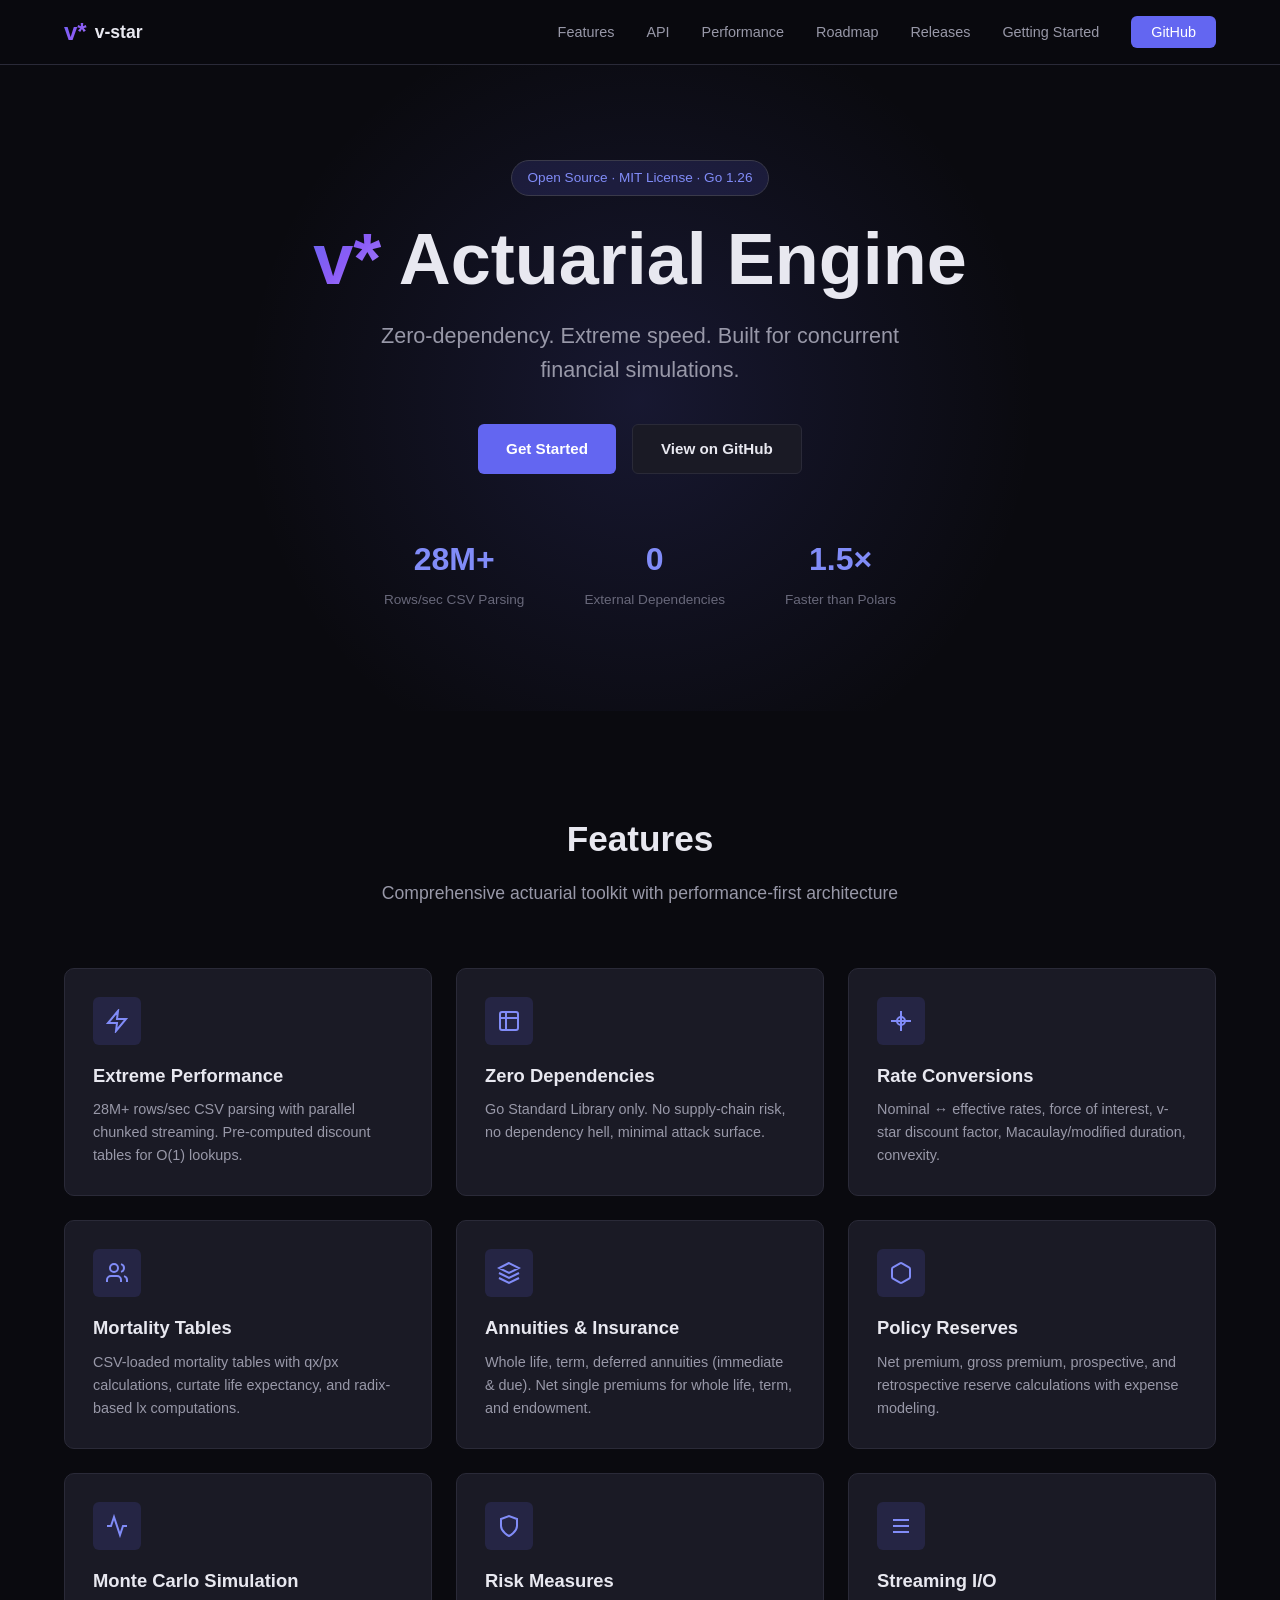
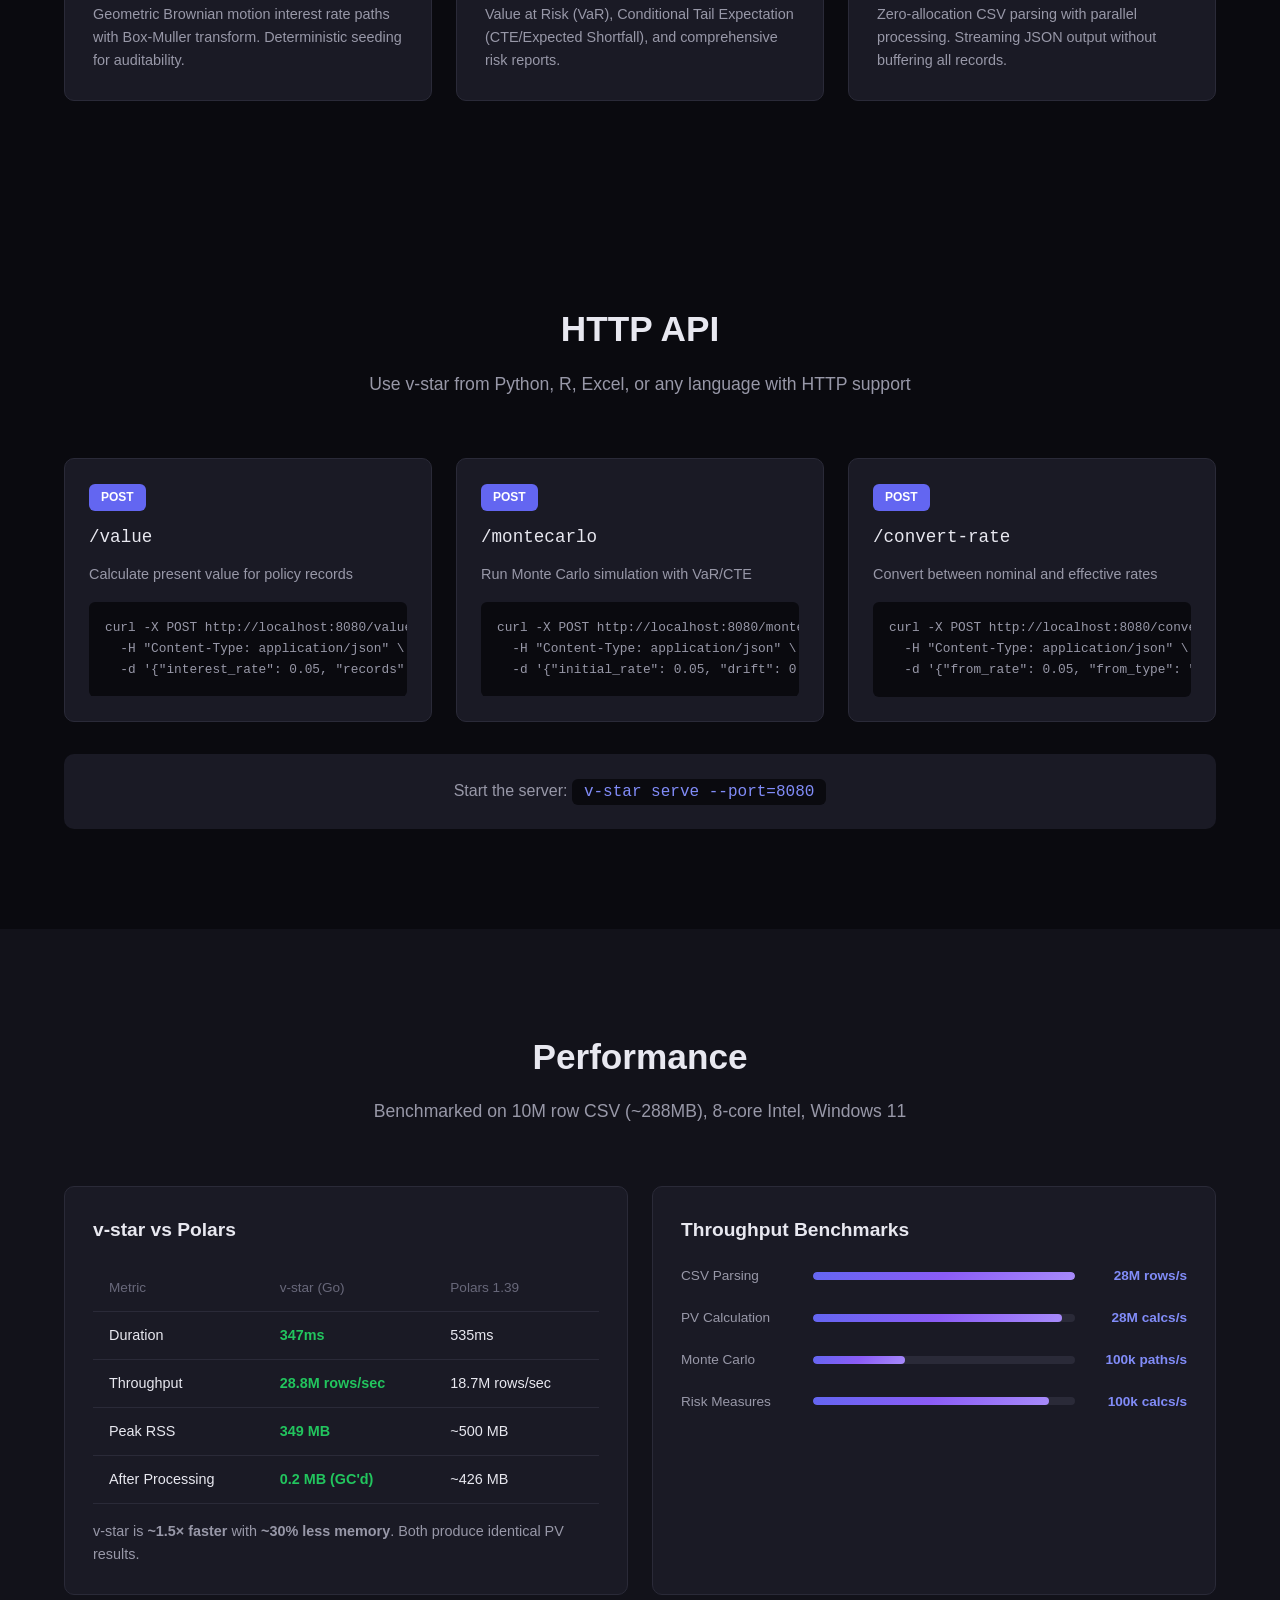
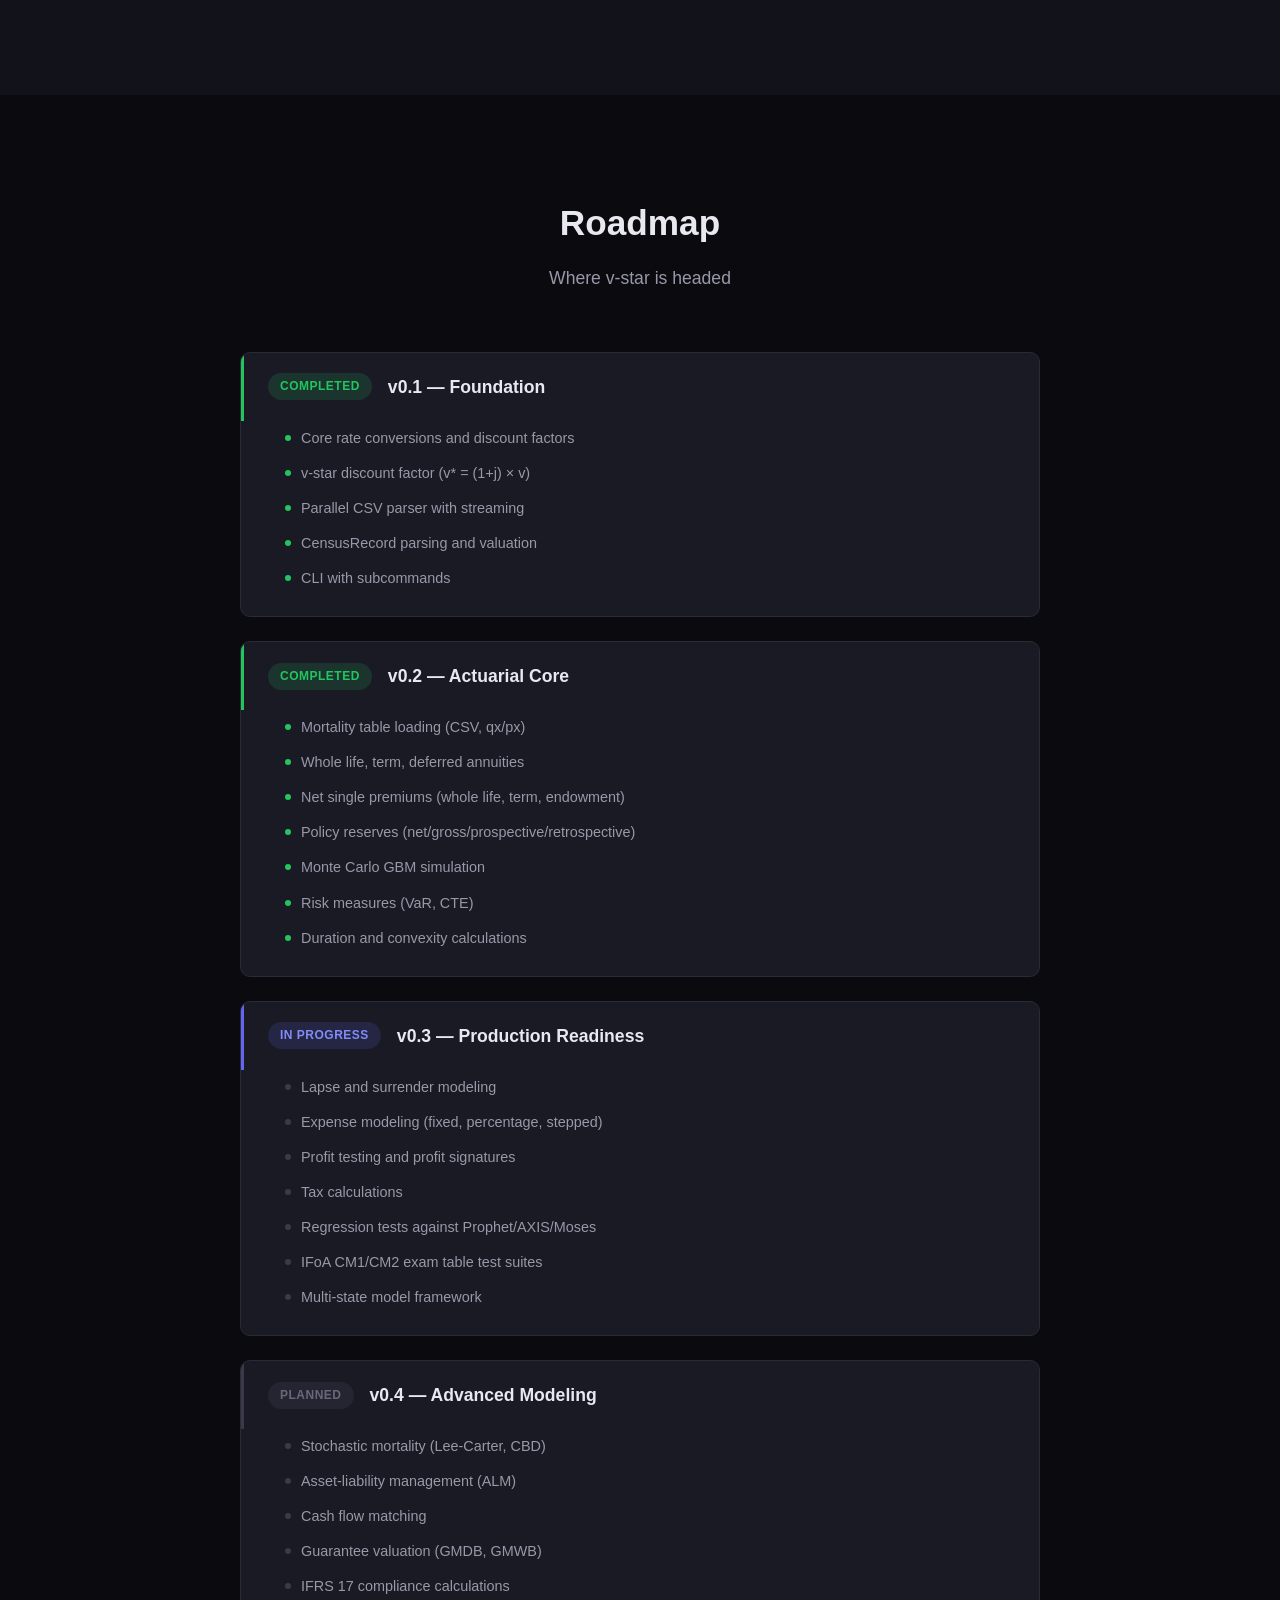
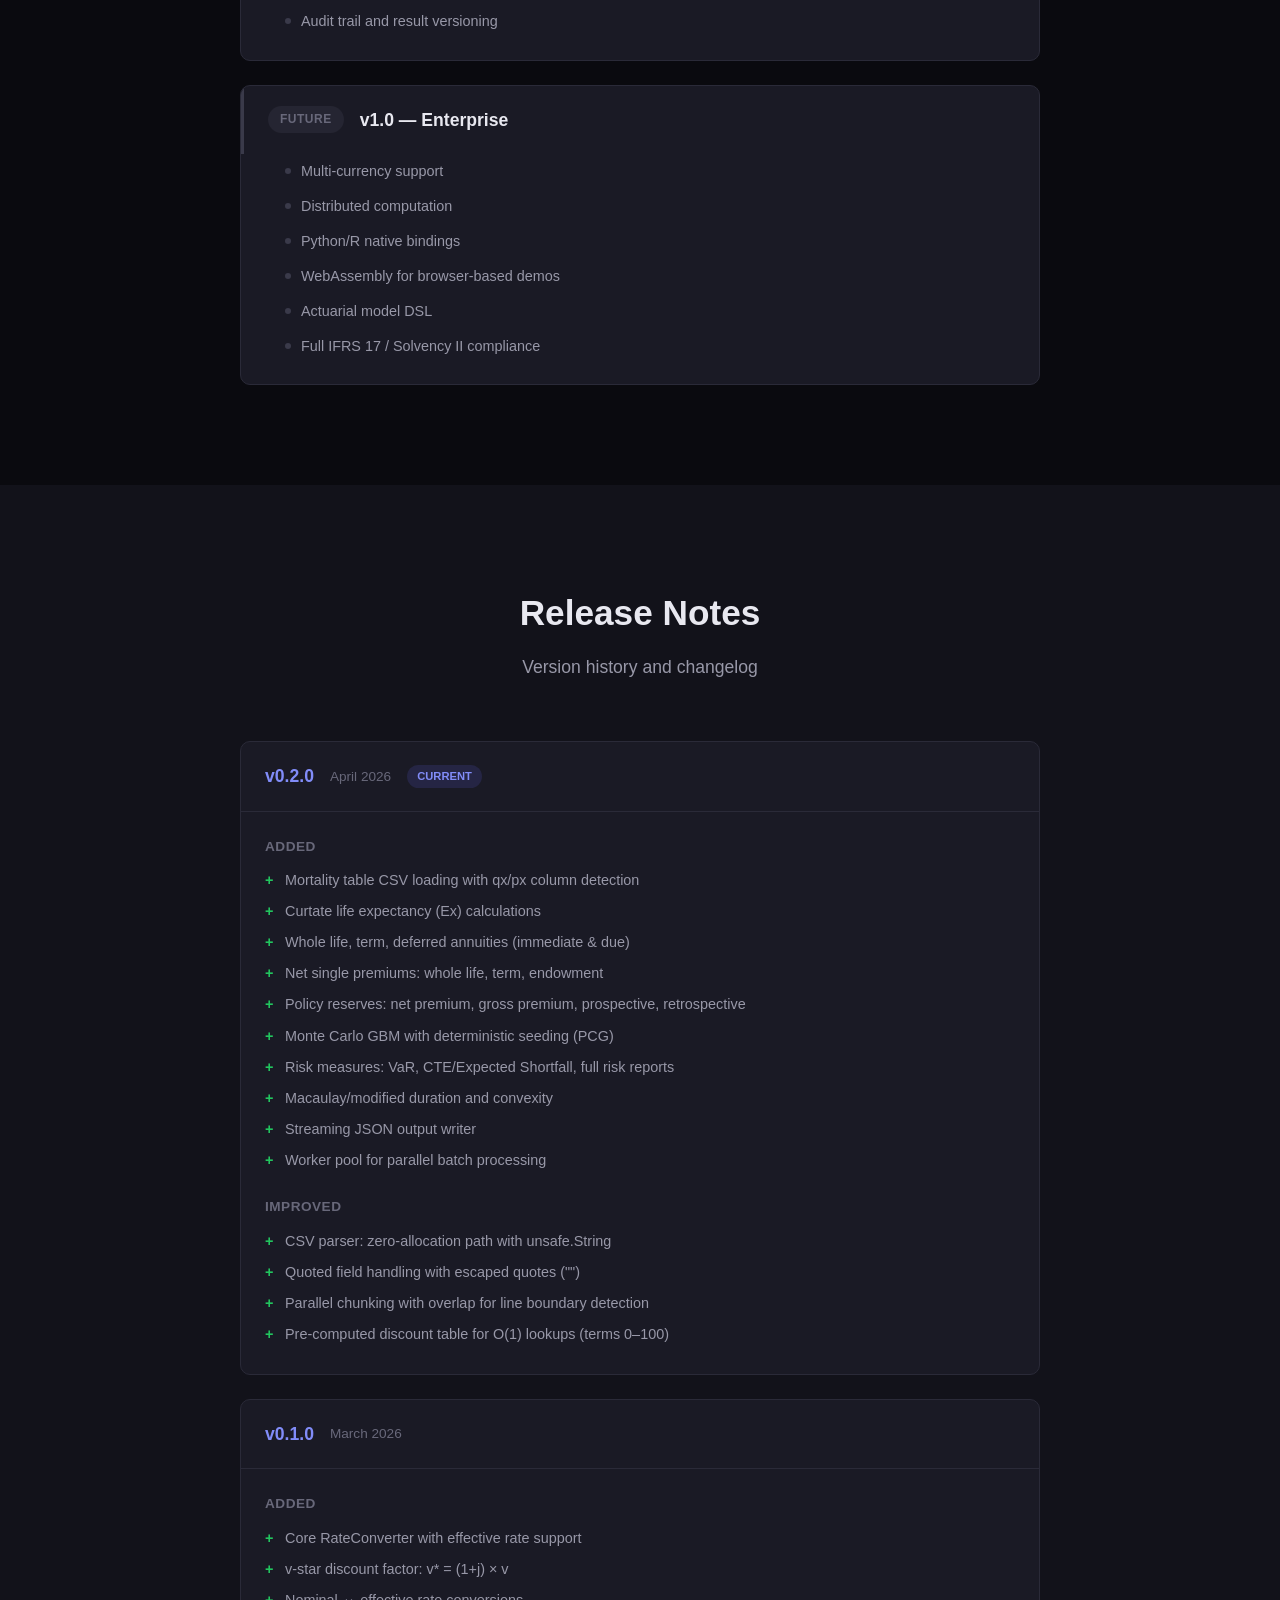
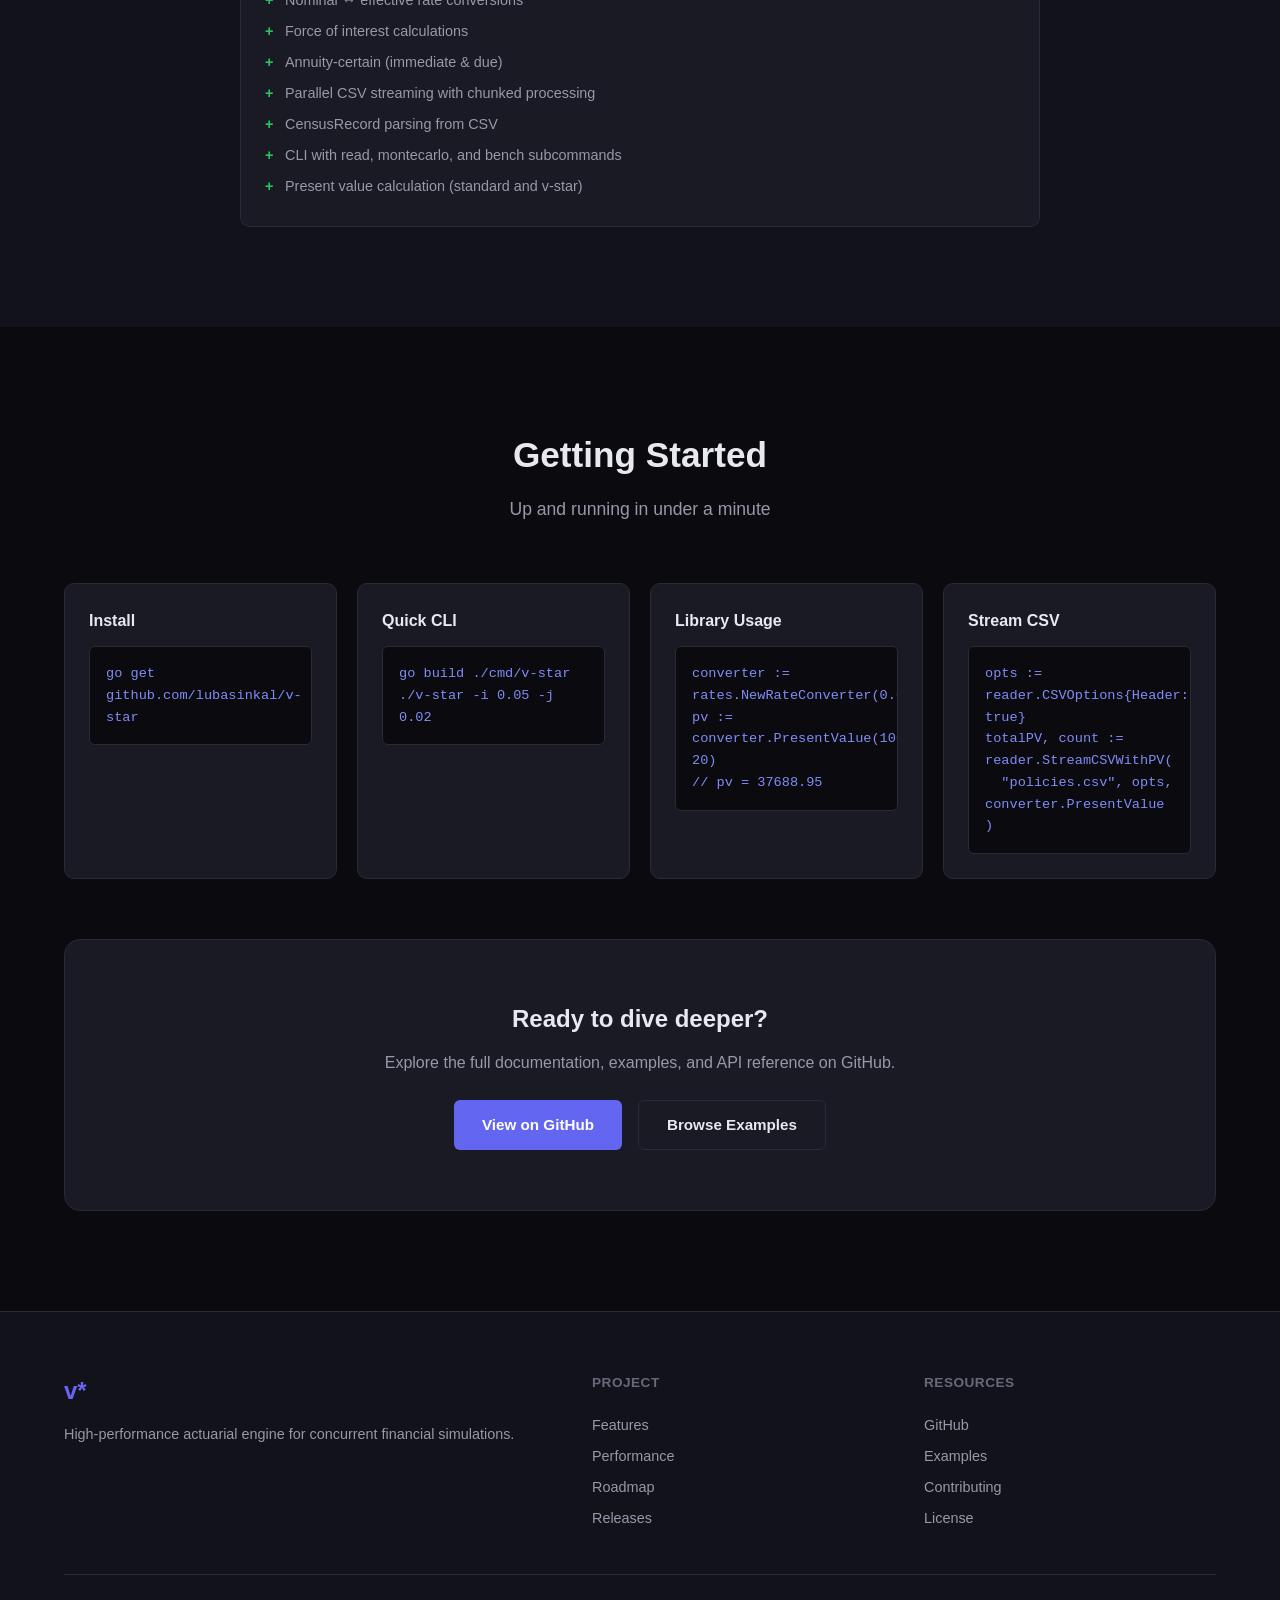
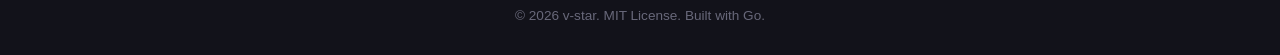
==== commit dcb45422: "feat: add HTTP API section to website with endpoint examples" ====
--- a/docs/index.html
+++ b/docs/index.html
@@ -19,6 +19,7 @@
             </button>
             <ul class="nav-links">
                 <li><a href="#features">Features</a></li>
+                <li><a href="#api">API</a></li>
                 <li><a href="#performance">Performance</a></li>
                 <li><a href="#roadmap">Roadmap</a></li>
                 <li><a href="#releases">Releases</a></li>
@@ -130,6 +131,44 @@
                     <h3>Streaming I/O</h3>
                     <p>Zero-allocation CSV parsing with parallel processing. Streaming JSON output without buffering all records.</p>
                 </div>
+            </div>
+        </div>
+    </section>
+
+    <section id="api" class="section">
+        <div class="container">
+            <div class="section-header">
+                <h2>HTTP API</h2>
+                <p>Use v-star from Python, R, Excel, or any language with HTTP support</p>
+            </div>
+            <div class="api-endpoints">
+                <div class="endpoint-card">
+                    <div class="endpoint-method">POST</div>
+                    <div class="endpoint-path">/value</div>
+                    <p>Calculate present value for policy records</p>
+                    <pre><code>curl -X POST http://localhost:8080/value \
+  -H "Content-Type: application/json" \
+  -d '{"interest_rate": 0.05, "records": [{"sum_assured": 100000, "term": 20}]}'</code></pre>
+                </div>
+                <div class="endpoint-card">
+                    <div class="endpoint-method">POST</div>
+                    <div class="endpoint-path">/montecarlo</div>
+                    <p>Run Monte Carlo simulation with VaR/CTE</p>
+                    <pre><code>curl -X POST http://localhost:8080/montecarlo \
+  -H "Content-Type: application/json" \
+  -d '{"initial_rate": 0.05, "drift": 0.02, "volatility": 0.15, "num_paths": 10000}'</code></pre>
+                </div>
+                <div class="endpoint-card">
+                    <div class="endpoint-method">POST</div>
+                    <div class="endpoint-path">/convert-rate</div>
+                    <p>Convert between nominal and effective rates</p>
+                    <pre><code>curl -X POST http://localhost:8080/convert-rate \
+  -H "Content-Type: application/json" \
+  -d '{"from_rate": 0.05, "from_type": "effective", "compounding": 12}'</code></pre>
+                </div>
+            </div>
+            <div class="api-cta">
+                <p>Start the server: <code>v-star serve --port=8080</code></p>
             </div>
         </div>
     </section>
--- a/docs/assets/styles.css
+++ b/docs/assets/styles.css
@@ -394,6 +394,85 @@
     color: var(--text-secondary);
 }
 
+/* API Section */
+.api-endpoints {
+    display: grid;
+    grid-template-columns: repeat(auto-fit, minmax(300px, 1fr));
+    gap: 24px;
+    margin-bottom: 32px;
+}
+
+.endpoint-card {
+    background: var(--bg-card);
+    border: 1px solid var(--border);
+    border-radius: var(--radius-md);
+    padding: 24px;
+    transition: all 0.2s ease;
+}
+
+.endpoint-card:hover {
+    border-color: var(--accent);
+    box-shadow: var(--shadow-glow);
+}
+
+.endpoint-method {
+    display: inline-block;
+    background: var(--accent);
+    color: white;
+    padding: 4px 12px;
+    border-radius: var(--radius-sm);
+    font-size: 0.75rem;
+    font-weight: 600;
+    text-transform: uppercase;
+    margin-bottom: 12px;
+}
+
+.endpoint-path {
+    font-family: var(--font-mono);
+    font-size: 1.1rem;
+    color: var(--text-primary);
+    margin-bottom: 12px;
+}
+
+.endpoint-card p {
+    color: var(--text-secondary);
+    margin-bottom: 16px;
+    font-size: 0.9rem;
+}
+
+.endpoint-card pre {
+    background: var(--bg-primary);
+    padding: 16px;
+    border-radius: var(--radius-sm);
+    overflow-x: auto;
+}
+
+.endpoint-card code {
+    font-family: var(--font-mono);
+    font-size: 0.8rem;
+    color: var(--text-secondary);
+    white-space: pre;
+}
+
+.api-cta {
+    text-align: center;
+    padding: 24px;
+    background: var(--bg-card);
+    border-radius: var(--radius-md);
+}
+
+.api-cta p {
+    color: var(--text-secondary);
+}
+
+.api-cta code {
+    background: var(--bg-primary);
+    padding: 4px 12px;
+    border-radius: var(--radius-sm);
+    color: var(--accent-light);
+    font-family: var(--font-mono);
+}
+
 .benchmark-bars {
     display: flex;
     flex-direction: column;
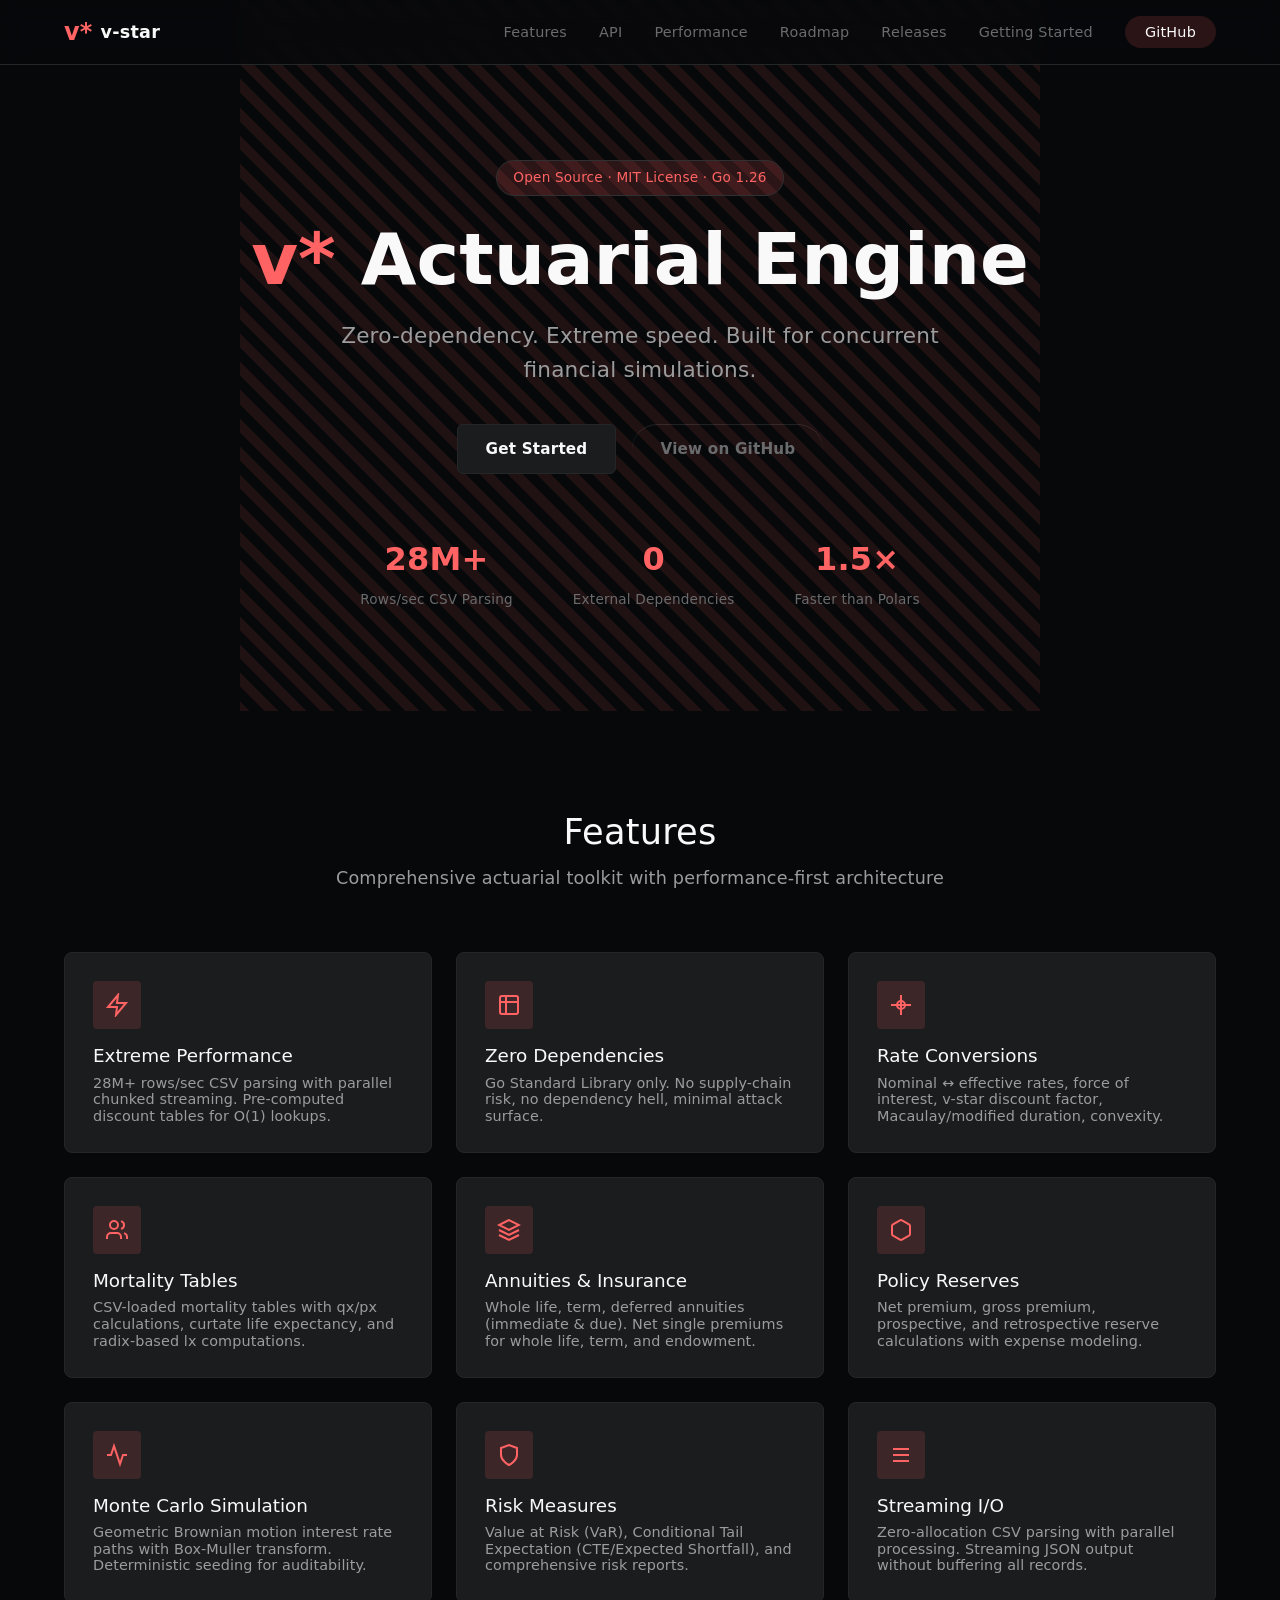
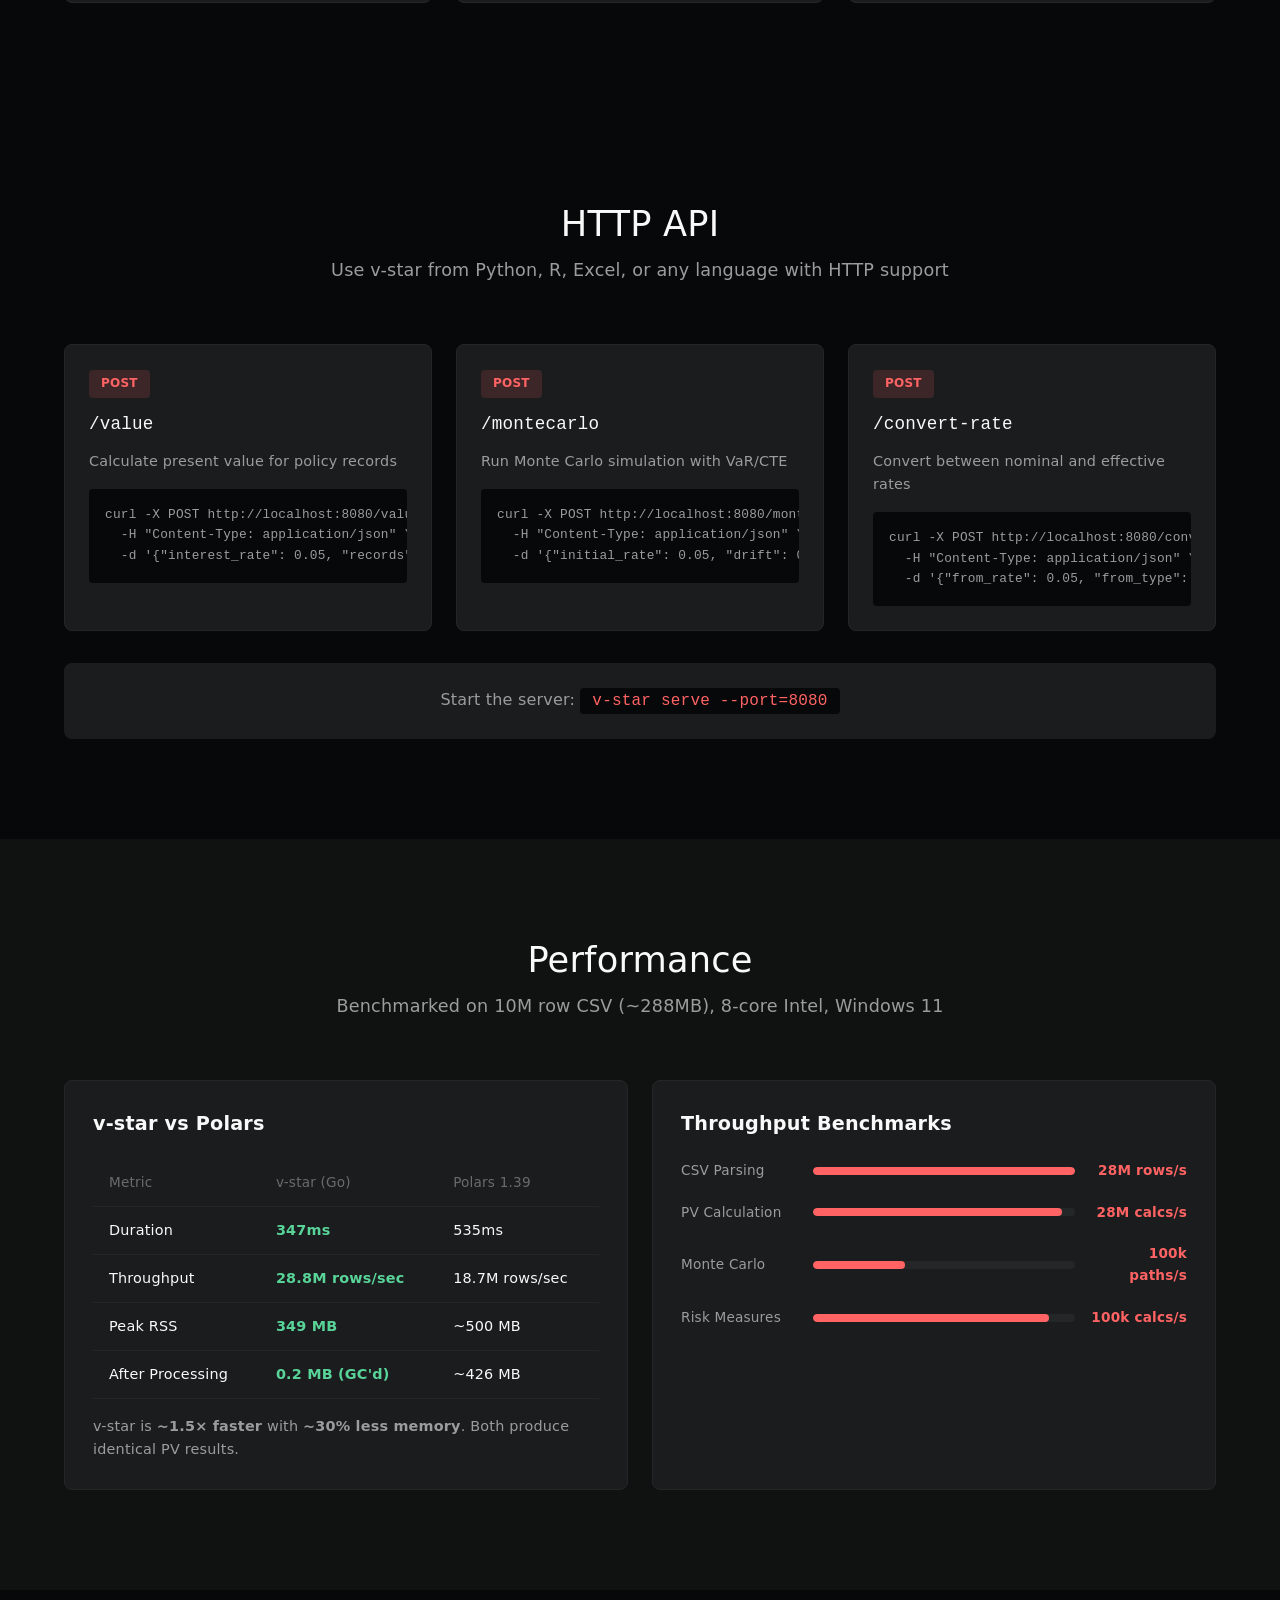
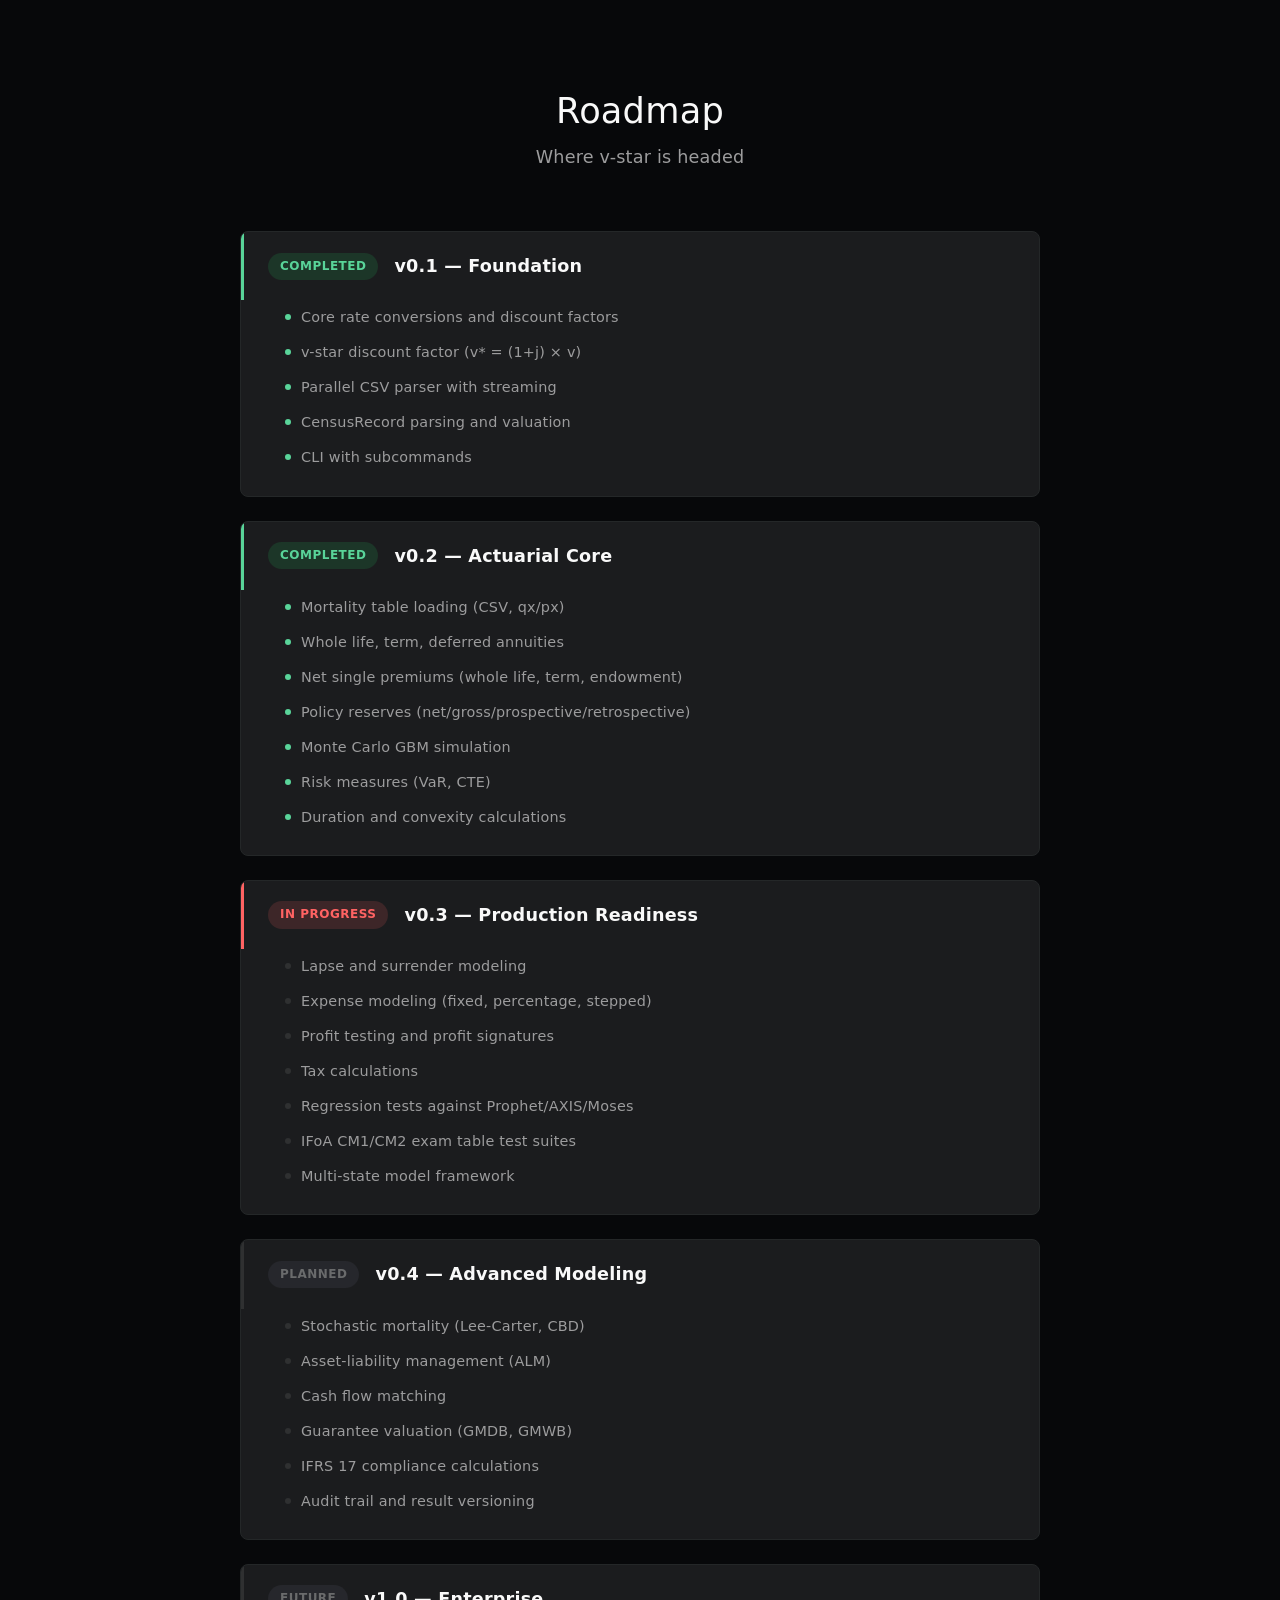
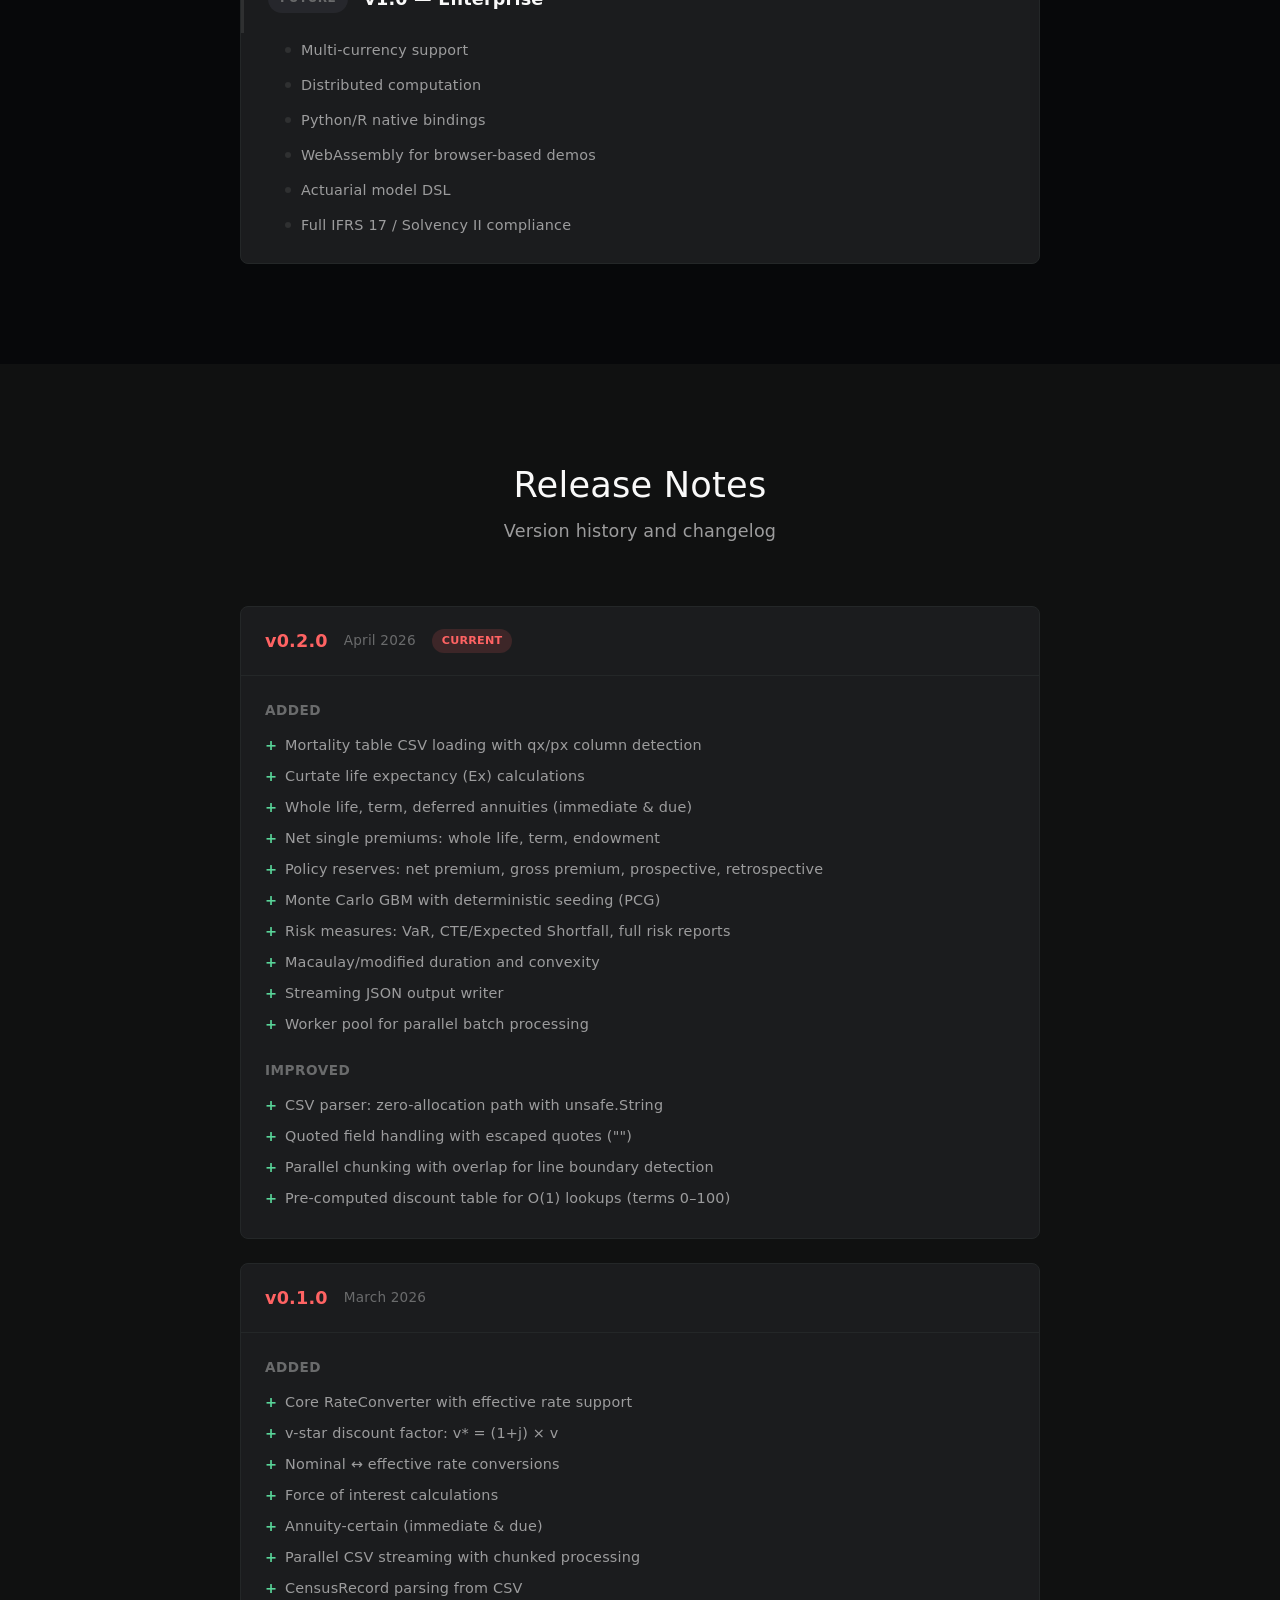
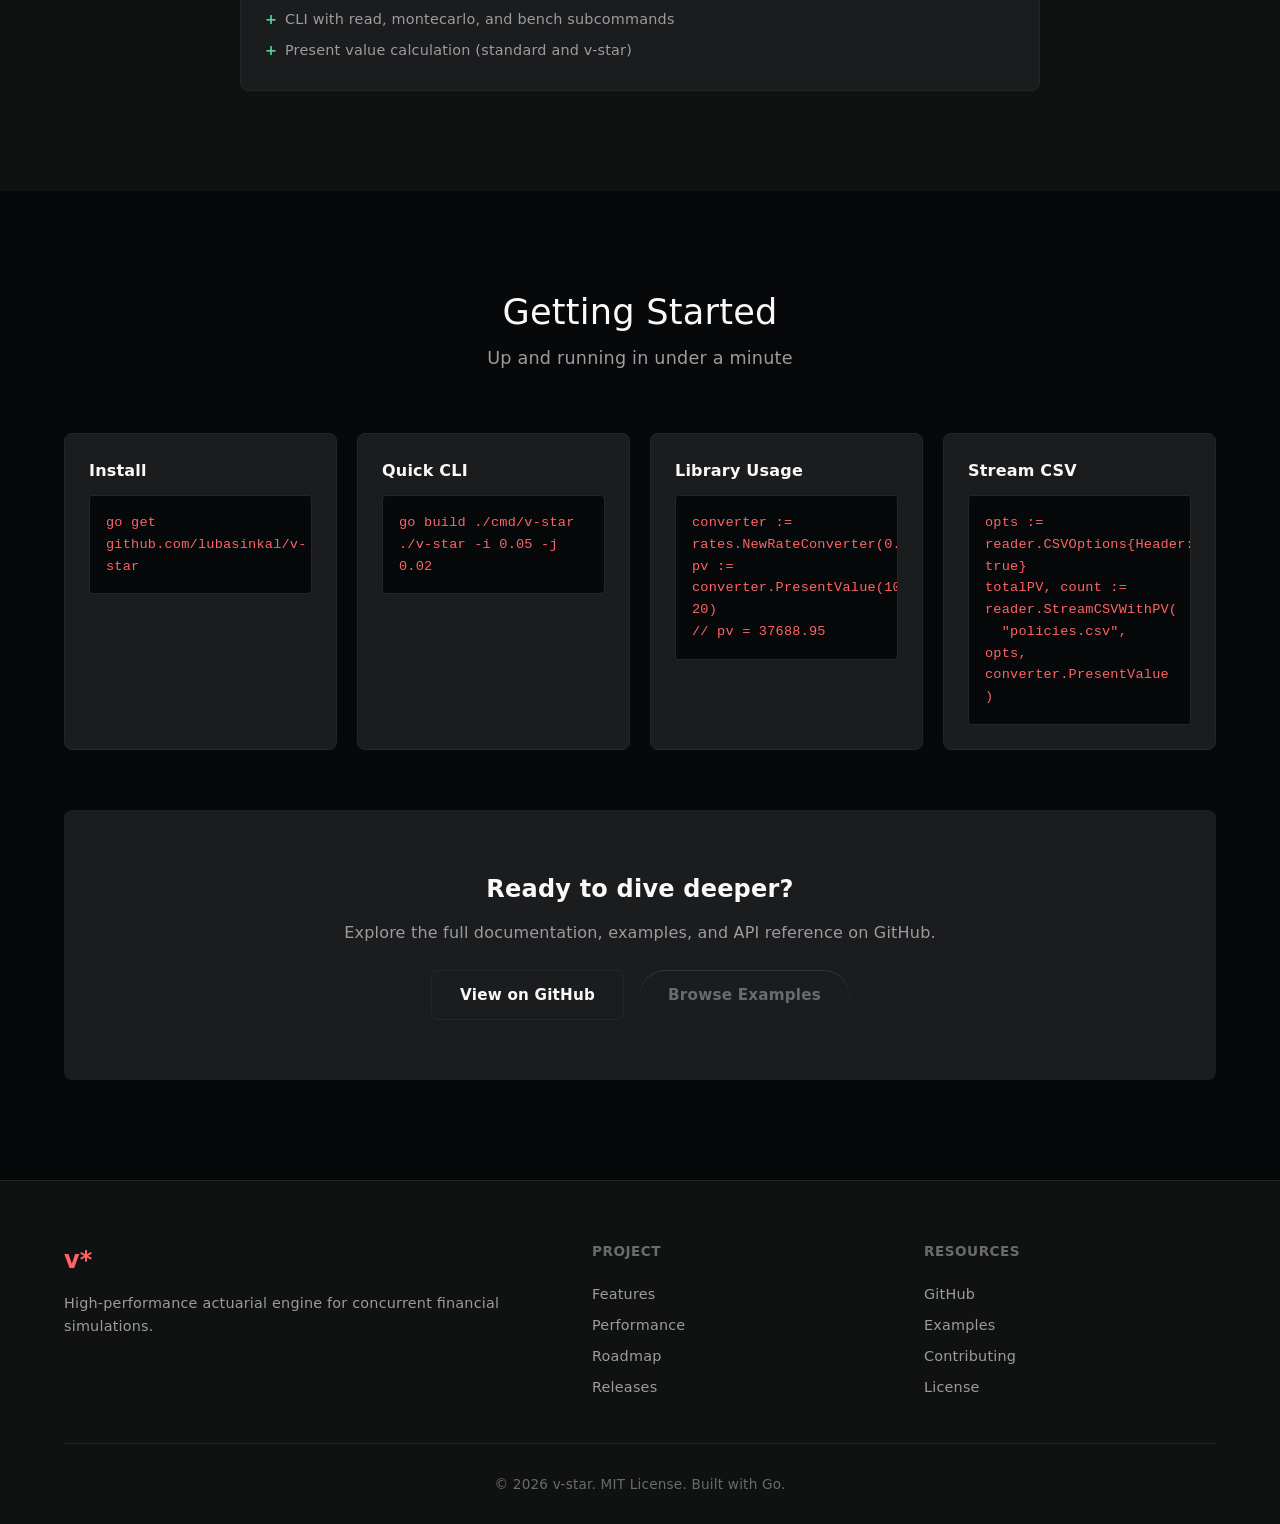
==== commit 41ec2ac9: "docs: apply Raycast-inspired design system to website" ====
--- a/docs/index.html
+++ b/docs/index.html
@@ -475,4 +475,4 @@
 
     <script src="assets/main.js"></script>
 </body>
-</html>
+</html>
--- a/docs/assets/styles.css
+++ b/docs/assets/styles.css
@@ -1,32 +1,40 @@
 :root {
-    --bg-primary: #0a0a0f;
-    --bg-secondary: #12121a;
-    --bg-card: #1a1a25;
-    --bg-card-hover: #22222f;
-    --text-primary: #e8e8f0;
-    --text-secondary: #9898a8;
-    --text-muted: #68687a;
-    --accent: #6366f1;
-    --accent-light: #818cf8;
-    --accent-dark: #4f46e5;
-    --accent-glow: rgba(99, 102, 241, 0.15);
-    --border: #2a2a38;
-    --border-light: #3a3a4a;
-    --success: #22c55e;
-    --warning: #f59e0b;
-    --info: #3b82f6;
-    --gradient-hero: linear-gradient(135deg, #6366f1 0%, #8b5cf6 50%, #a78bfa 100%);
-    --shadow-sm: 0 1px 2px rgba(0, 0, 0, 0.3);
-    --shadow-md: 0 4px 12px rgba(0, 0, 0, 0.4);
-    --shadow-lg: 0 8px 32px rgba(0, 0, 0, 0.5);
-    --shadow-glow: 0 0 40px rgba(99, 102, 241, 0.2);
-    --radius-sm: 6px;
-    --radius-md: 10px;
-    --radius-lg: 16px;
-    --font-sans: 'Inter', -apple-system, BlinkMacSystemFont, 'Segoe UI', sans-serif;
-    --font-mono: 'JetBrains Mono', 'Fira Code', 'Cascadia Code', monospace;
-}
-
+    /* 1. Visual Theme & Atmosphere */
+    --bg-primary: #07080a; /* Near-black blue-tinted background */
+    --bg-secondary: #101111; /* Surface 100 */
+    --bg-card: #1b1c1e; /* Card Surface */
+    --bg-card-hover: #222326;
+    --text-primary: #f9f9f9; /* Near White */
+    --text-secondary: #9c9c9d; /* Medium Gray */
+    --text-muted: #6a6b6c; /* Dim Gray */
+    --accent: #FF6363; /* Raycast Red as punctuation color */
+    --accent-transparent: hsla(0, 100%, 69%, 0.15); /* Red Transparent */
+    --blue-accent: hsl(202, 100%, 67%); /* Raycast Blue */
+    --blue-transparent: hsla(202, 100%, 67%, 0.15); /* Blue Transparent */
+    --border: hsl(195, 5%, 15%); /* Border */
+    --border-light: #2f3031; /* Dark Border */
+    --success: hsl(151, 59%, 59%); /* Success Green */
+    --warning: hsl(43, 100%, 60%); /* Warning Yellow */
+    --info: hsl(202, 100%, 67%); /* Info Blue */
+    --gradient-hero: linear-gradient(135deg, #FF6363 0%, #FF6363 100%); /* Raycast Red diagonal pattern */
+    --shadow-subtle: rgba(0, 0, 0, 0.28) 0px 1.189px 2.377px; /* Level 1 */
+    --shadow-ring: rgb(27, 28, 30) 0px 0px 0px 1px outer + rgb(7, 8, 10) 0px 0px 0px 1px inset; /* Level 2 */
+    --shadow-button: rgba(255, 255, 255, 0.05) 0px 1px 0px 0px inset + rgba(255, 255, 255, 0.25) 0px 0px 0px 1px + rgba(0, 0, 0, 0.2) 0px -1px 0px 0px inset; /* Level 3 */
+    --shadow-key: 5-layer shadow stack; /* Level 4 - complex */
+    --shadow-floating: rgba(0, 0, 0, 0.5) 0px 0px 0px 2px + rgba(255, 255, 255, 0.19) 0px 0px 14px + insets; /* Level 5 */
+    --shadow-glow: 0 0 40px rgba(255, 99, 99, 0.2); /* Red glow */
+    --shadow-blue-glow: rgba(0, 153, 255, 0.15) 0px 0px 14px; /* Blue info glow */
+    --shadow-red-glow: rgba(255, 99, 99, 0.15) 0px 0px 14px; /* Red danger glow */
+    --warm-glow: rgba(215, 201, 175, 0.05) 0px 0px 20px 5px; /* Warm glow */
+    --radius-sm: 4px; /* Keyboard keys, small interactive elements */
+    --radius-md: 6px; /* Buttons, badges, tags */
+    --radius-lg: 8px; /* Input fields, inline components */
+    --radius-pill: 86px; /* Pill buttons, nav CTAs */
+    --font-sans: 'Inter', -apple-system, BlinkMacSystemFont, 'Segoe UI', system-ui, sans-serif;
+    --font-mono: 'GeistMono', 'ui-monospace', 'SFMono-Regular', 'Roboto Mono', 'Menlo', 'Monaco', monospace;
+}
+
+/* Reset and base styles */
 *, *::before, *::after {
     margin: 0;
     padding: 0;
@@ -44,8 +52,13 @@
     color: var(--text-primary);
     line-height: 1.6;
     -webkit-font-smoothing: antialiased;
-}
-
+    /* Apply OpenType features */
+    font-feature-settings: "calt" 1, "kern" 1, "liga" 1, "ss03" 1;
+    /* Positive letter-spacing for body text */
+    letter-spacing: 0.2px;
+}
+
+/* Container */
 .container {
     max-width: 1200px;
     margin: 0 auto;
@@ -59,7 +72,7 @@
     left: 0;
     right: 0;
     z-index: 1000;
-    background: rgba(10, 10, 15, 0.85);
+    background: rgba(7, 8, 10, 0.8); /* Slightly transparent near-black */
     backdrop-filter: blur(12px);
     border-bottom: 1px solid var(--border);
 }
@@ -86,6 +99,8 @@
     -webkit-background-clip: text;
     -webkit-text-fill-color: transparent;
     background-clip: text;
+    /* Disable liga for hero headings as per spec */
+    font-feature-settings: "liga" 0, "ss02" 1, "ss08" 1;
 }
 
 .brand-name {
@@ -101,7 +116,7 @@
 }
 
 .nav-links a {
-    color: var(--text-secondary);
+    color: var(--text-muted);
     text-decoration: none;
     font-size: 0.9rem;
     font-weight: 500;
@@ -113,16 +128,20 @@
 }
 
 .nav-cta {
+    background: var(--accent-transparent);
+    color: var(--text-primary) !important;
+    padding: 8px 20px;
+    border-radius: var(--radius-pill);
+    transition: background 0.2s, transform 0.2s !important;
+    /* Opacity transition for hover - Raycast signature */
+    opacity: 1;
+}
+
+.nav-cta:hover {
     background: var(--accent);
-    color: white !important;
-    padding: 8px 20px;
-    border-radius: var(--radius-sm);
-    transition: background 0.2s, transform 0.2s !important;
-}
-
-.nav-cta:hover {
-    background: var(--accent-dark);
+    color: var(--text-primary) !important;
     transform: translateY(-1px);
+    opacity: 0.6; /* Hover uses opacity transition */
 }
 
 .nav-toggle {
@@ -160,19 +179,22 @@
 .hero-badge {
     display: inline-block;
     padding: 6px 16px;
-    background: var(--accent-glow);
+    background: var(--accent-transparent);
     border: 1px solid var(--border-light);
     border-radius: 100px;
     font-size: 0.85rem;
-    color: var(--accent-light);
+    color: var(--accent);
     margin-bottom: 24px;
 }
 
 .hero h1 {
     font-size: clamp(2.5rem, 6vw, 4.5rem);
-    font-weight: 800;
-    line-height: 1.1;
+    font-weight: 600; /* Weight 600 for display hero */
+    line-height: 1.10;
     margin-bottom: 20px;
+    letter-spacing: 0px; /* Display hero has 0px letter spacing */
+    /* OpenType: liga 0, ss02, ss08 */
+    font-feature-settings: "liga" 0, "ss02" 1, "ss08" 1;
 }
 
 .hero-symbol {
@@ -180,6 +202,7 @@
     -webkit-background-clip: text;
     -webkit-text-fill-color: transparent;
     background-clip: text;
+    font-feature-settings: "liga" 0, "ss02" 1, "ss08" 1;
 }
 
 .hero-title {
@@ -191,6 +214,10 @@
     color: var(--text-secondary);
     max-width: 600px;
     margin: 0 auto 36px;
+    /* Sub-heading: 20px, weight 500, line-height 1.6, letter-spacing 0.2px */
+    font-weight: 500;
+    line-height: 1.6;
+    letter-spacing: 0.2px;
 }
 
 .hero-actions {
@@ -204,36 +231,61 @@
     display: inline-flex;
     align-items: center;
     padding: 12px 28px;
-    border-radius: var(--radius-sm);
+    border-radius: var(--radius-md);
     font-size: 0.95rem;
     font-weight: 600;
     text-decoration: none;
     transition: all 0.2s;
     cursor: pointer;
     border: none;
+    /* Opacity transition for hover */
+    opacity: 1;
 }
 
 .btn-primary {
-    background: var(--accent);
-    color: white;
-}
-
-.btn-primary:hover {
-    background: var(--accent-dark);
-    transform: translateY(-2px);
-    box-shadow: var(--shadow-glow);
-}
-
-.btn-secondary {
     background: var(--bg-card);
     color: var(--text-primary);
     border: 1px solid var(--border);
 }
 
+.btn-primary:hover {
+    background: var(--bg-card-hover);
+    transform: translateY(-2px);
+    box-shadow: var(--shadow-glow);
+    opacity: 0.6; /* Hover uses opacity transition */
+}
+
+.btn-secondary {
+    /* Ghost Button: No background or border, gray text */
+    background: transparent;
+    color: var(--text-muted);
+    border: none;
+    padding: 12px 28px;
+    border-radius: var(--radius-pill);
+    /* Inset shadow for ghost button */
+    box-shadow: rgba(255, 255, 255, 0.1) 0px 1px 0px 0px inset;
+}
+
 .btn-secondary:hover {
-    background: var(--bg-card-hover);
-    border-color: var(--border-light);
+    color: var(--text-primary);
+    background: var(--accent-transparent);
     transform: translateY(-2px);
+    box-shadow: var(--shadow-glow);
+    opacity: 0.6; /* Hover uses opacity transition */
+}
+
+/* CTA (Download) button */
+.btn-cta {
+    background: var(--accent-transparent);
+    color: var(--text-primary);
+    border-radius: var(--radius-pill);
+}
+
+.btn-cta:hover {
+    background: var(--accent);
+    transform: translateY(-2px);
+    box-shadow: var(--shadow-glow);
+    opacity: 0.6; /* Hover uses opacity transition */
 }
 
 .hero-stats {
@@ -250,7 +302,7 @@
     display: block;
     font-size: 2rem;
     font-weight: 700;
-    color: var(--accent-light);
+    color: var(--accent);
 }
 
 .stat-label {
@@ -265,7 +317,14 @@
     transform: translateX(-50%);
     width: 800px;
     height: 800px;
-    background: radial-gradient(circle, var(--accent-glow) 0%, transparent 70%);
+    /* Hero illustration: Diagonal stripe pattern in Raycast Red */
+    background: repeating-linear-gradient(
+        45deg,
+        hsla(0, 100%, 69%, 0.1),
+        hsla(0, 100%, 69%, 0.1) 10px,
+        transparent 10px,
+        transparent 20px
+    );
     pointer-events: none;
     z-index: 0;
 }
@@ -286,8 +345,12 @@
 
 .section-header h2 {
     font-size: 2.2rem;
-    font-weight: 700;
+    font-weight: 400; /* Section Display: weight 400 */
+    line-height: 1.17;
     margin-bottom: 12px;
+    letter-spacing: 0.2px;
+    /* OpenType: calt, kern, liga, ss03 */
+    font-feature-settings: "calt" 1, "kern" 1, "liga" 1, "ss03" 1;
 }
 
 .section-header p {
@@ -305,15 +368,17 @@
 .feature-card {
     background: var(--bg-card);
     border: 1px solid var(--border);
-    border-radius: var(--radius-md);
+    border-radius: var(--radius-lg); /* Standard cards: 12px */
     padding: 28px;
     transition: all 0.3s;
+    /* Standard Card ring shadow */
+    box-shadow: var(--shadow-ring);
 }
 
 .feature-card:hover {
     border-color: var(--accent);
     transform: translateY(-4px);
-    box-shadow: var(--shadow-glow);
+    box-shadow: var(--shadow-ring), var(--shadow-glow);
 }
 
 .feature-icon {
@@ -322,7 +387,7 @@
     display: flex;
     align-items: center;
     justify-content: center;
-    background: var(--accent-glow);
+    background: var(--accent-transparent);
     border-radius: var(--radius-sm);
     margin-bottom: 16px;
 }
@@ -330,18 +395,29 @@
 .feature-icon svg {
     width: 24px;
     height: 24px;
-    color: var(--accent-light);
+    color: var(--accent);
 }
 
 .feature-card h3 {
     font-size: 1.15rem;
-    font-weight: 600;
+    font-weight: 400; /* Card Heading: weight 400 */
     margin-bottom: 8px;
+    /* Card Heading: 22px, line-height 1.15, letter-spacing 0px */
+    line-height: 1.15;
+    letter-spacing: 0px;
+    /* OpenType: calt, kern, liga, ss03 */
+    font-feature-settings: "calt" 1, "kern" 1, "liga" 1, "ss03" 1;
 }
 
 .feature-card p {
     color: var(--text-secondary);
     font-size: 0.9rem;
+    /* Body Tight: 16px, weight 400, line-height 1.15, letter-spacing 0.1px */
+    font-weight: 400;
+    line-height: 1.15;
+    letter-spacing: 0.1px;
+    /* OpenType: calt, kern, liga, ss03 */
+    font-feature-settings: "calt" 1, "kern" 1, "liga" 1, "ss03" 1;
 }
 
 /* Performance */
@@ -354,8 +430,9 @@
 .perf-card {
     background: var(--bg-card);
     border: 1px solid var(--border);
-    border-radius: var(--radius-md);
+    border-radius: var(--radius-lg);
     padding: 28px;
+    box-shadow: var(--shadow-ring);
 }
 
 .perf-card h3 {
@@ -405,20 +482,21 @@
 .endpoint-card {
     background: var(--bg-card);
     border: 1px solid var(--border);
-    border-radius: var(--radius-md);
+    border-radius: var(--radius-lg);
     padding: 24px;
     transition: all 0.2s ease;
+    box-shadow: var(--shadow-ring);
 }
 
 .endpoint-card:hover {
     border-color: var(--accent);
-    box-shadow: var(--shadow-glow);
+    box-shadow: var(--shadow-ring), var(--shadow-glow);
 }
 
 .endpoint-method {
     display: inline-block;
-    background: var(--accent);
-    color: white;
+    background: var(--accent-transparent);
+    color: var(--accent);
     padding: 4px 12px;
     border-radius: var(--radius-sm);
     font-size: 0.75rem;
@@ -445,6 +523,7 @@
     padding: 16px;
     border-radius: var(--radius-sm);
     overflow-x: auto;
+    box-shadow: var(--shadow-ring);
 }
 
 .endpoint-card code {
@@ -458,7 +537,8 @@
     text-align: center;
     padding: 24px;
     background: var(--bg-card);
-    border-radius: var(--radius-md);
+    border-radius: var(--radius-lg);
+    box-shadow: var(--shadow-ring);
 }
 
 .api-cta p {
@@ -469,10 +549,11 @@
     background: var(--bg-primary);
     padding: 4px 12px;
     border-radius: var(--radius-sm);
-    color: var(--accent-light);
+    color: var(--accent);
     font-family: var(--font-mono);
 }
 
+/* Benchmark bars */
 .benchmark-bars {
     display: flex;
     flex-direction: column;
@@ -507,7 +588,7 @@
 
 .benchmark-value {
     font-size: 0.85rem;
-    color: var(--accent-light);
+    color: var(--accent);
     font-weight: 600;
     text-align: right;
 }
@@ -523,8 +604,9 @@
 .roadmap-phase {
     background: var(--bg-card);
     border: 1px solid var(--border);
-    border-radius: var(--radius-md);
+    border-radius: var(--radius-lg);
     overflow: hidden;
+    box-shadow: var(--shadow-ring);
 }
 
 .phase-header {
@@ -563,8 +645,8 @@
 }
 
 .phase-current .phase-badge {
-    background: var(--accent-glow);
-    color: var(--accent-light);
+    background: var(--accent-transparent);
+    color: var(--accent);
 }
 
 .phase-planned {
@@ -619,8 +701,9 @@
 .release {
     background: var(--bg-card);
     border: 1px solid var(--border);
-    border-radius: var(--radius-md);
+    border-radius: var(--radius-lg);
     overflow: hidden;
+    box-shadow: var(--shadow-ring);
 }
 
 .release-header {
@@ -634,7 +717,7 @@
 .release-version {
     font-size: 1.1rem;
     font-weight: 700;
-    color: var(--accent-light);
+    color: var(--accent);
 }
 
 .release-date {
@@ -651,8 +734,8 @@
 }
 
 .release-current {
-    background: var(--accent-glow);
-    color: var(--accent-light);
+    background: var(--accent-transparent);
+    color: var(--accent);
 }
 
 .release-body {
@@ -707,8 +790,9 @@
 .gs-card {
     background: var(--bg-card);
     border: 1px solid var(--border);
-    border-radius: var(--radius-md);
+    border-radius: var(--radius-lg);
     padding: 24px;
+    box-shadow: var(--shadow-ring);
 }
 
 .gs-card h3 {
@@ -725,16 +809,17 @@
     font-family: var(--font-mono);
     font-size: 0.85rem;
     line-height: 1.6;
-    color: var(--accent-light);
+    color: var(--accent);
     overflow-x: auto;
+    box-shadow: var(--shadow-ring);
 }
 
 .cta-section {
     text-align: center;
     padding: 60px 40px;
     background: var(--bg-card);
-    border: 1px solid var(--border);
     border-radius: var(--radius-lg);
+    box-shadow: var(--shadow-ring);
 }
 
 .cta-section h3 {
@@ -808,7 +893,7 @@
 }
 
 .footer-col a:hover {
-    color: var(--accent-light);
+    color: var(--accent);
 }
 
 .footer-bottom {
@@ -898,4 +983,4 @@
     .section-header h2 {
         font-size: 1.75rem;
     }
-}
+}
